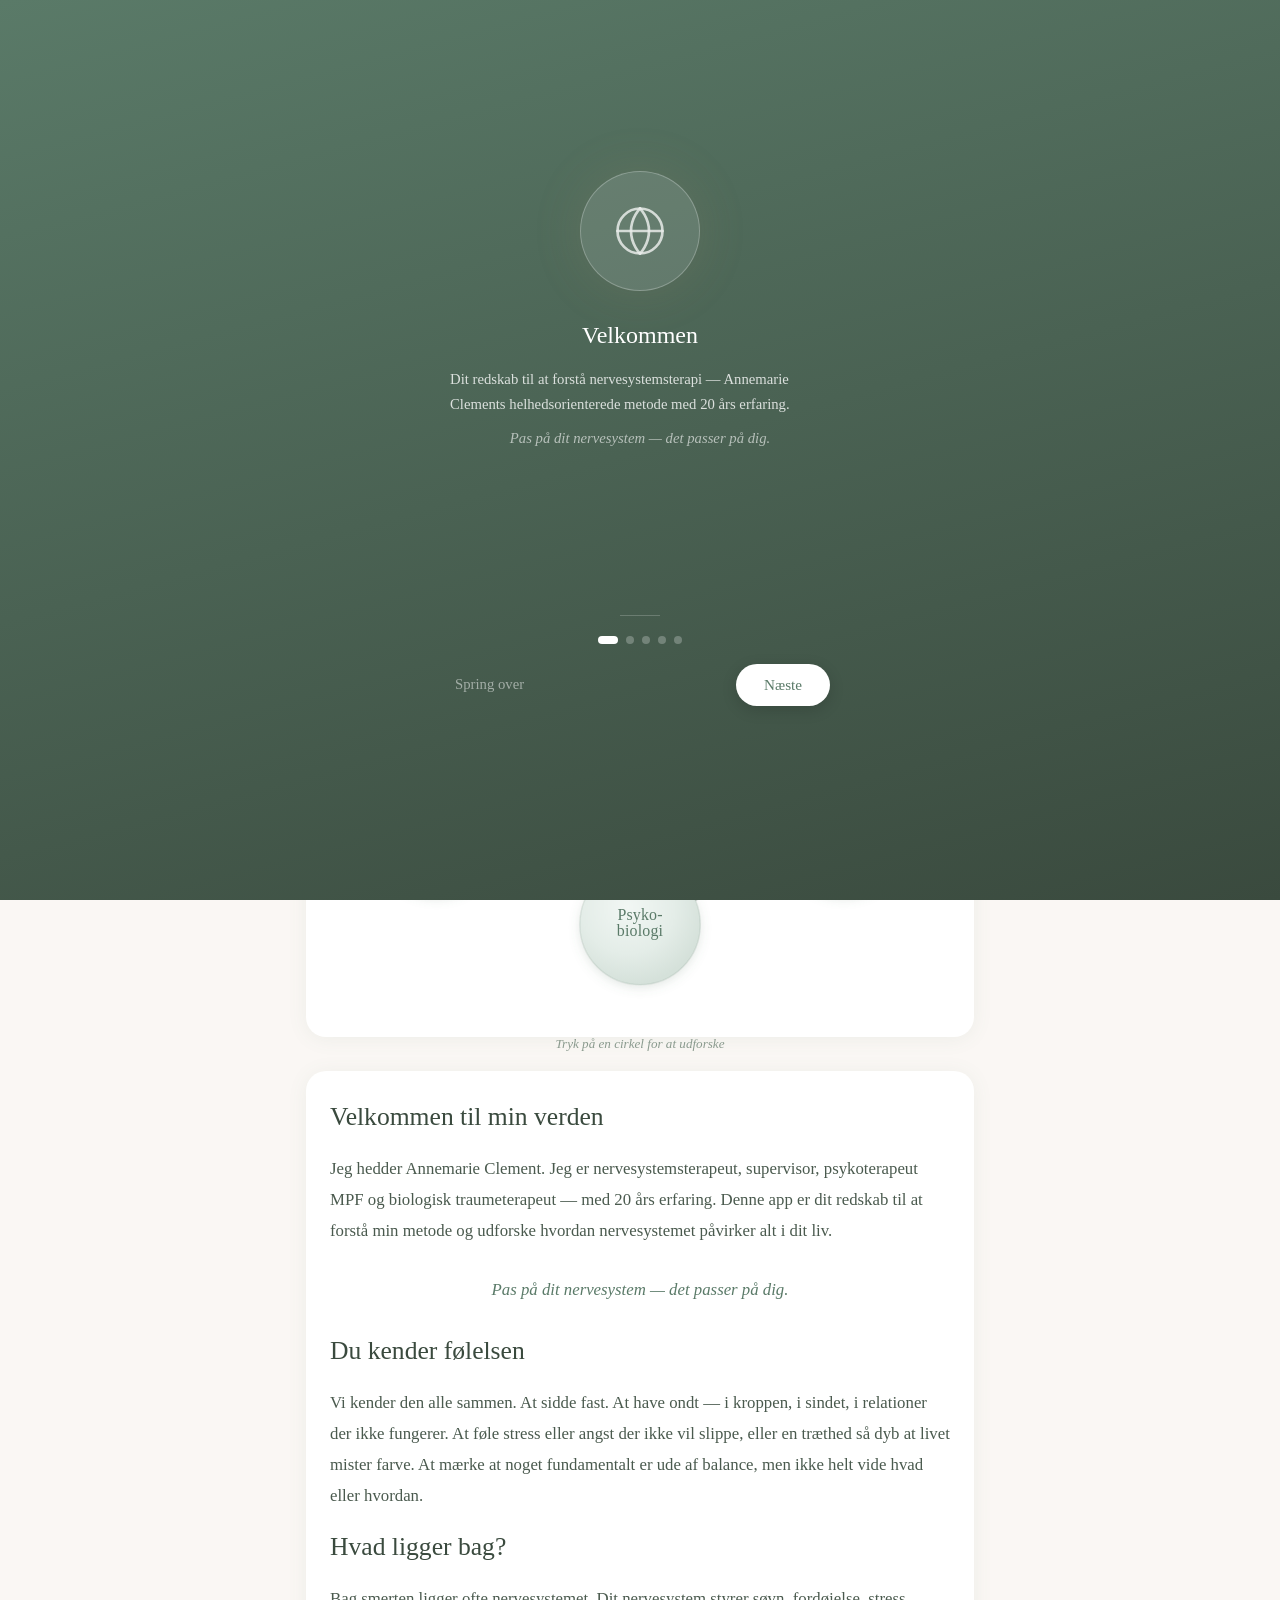
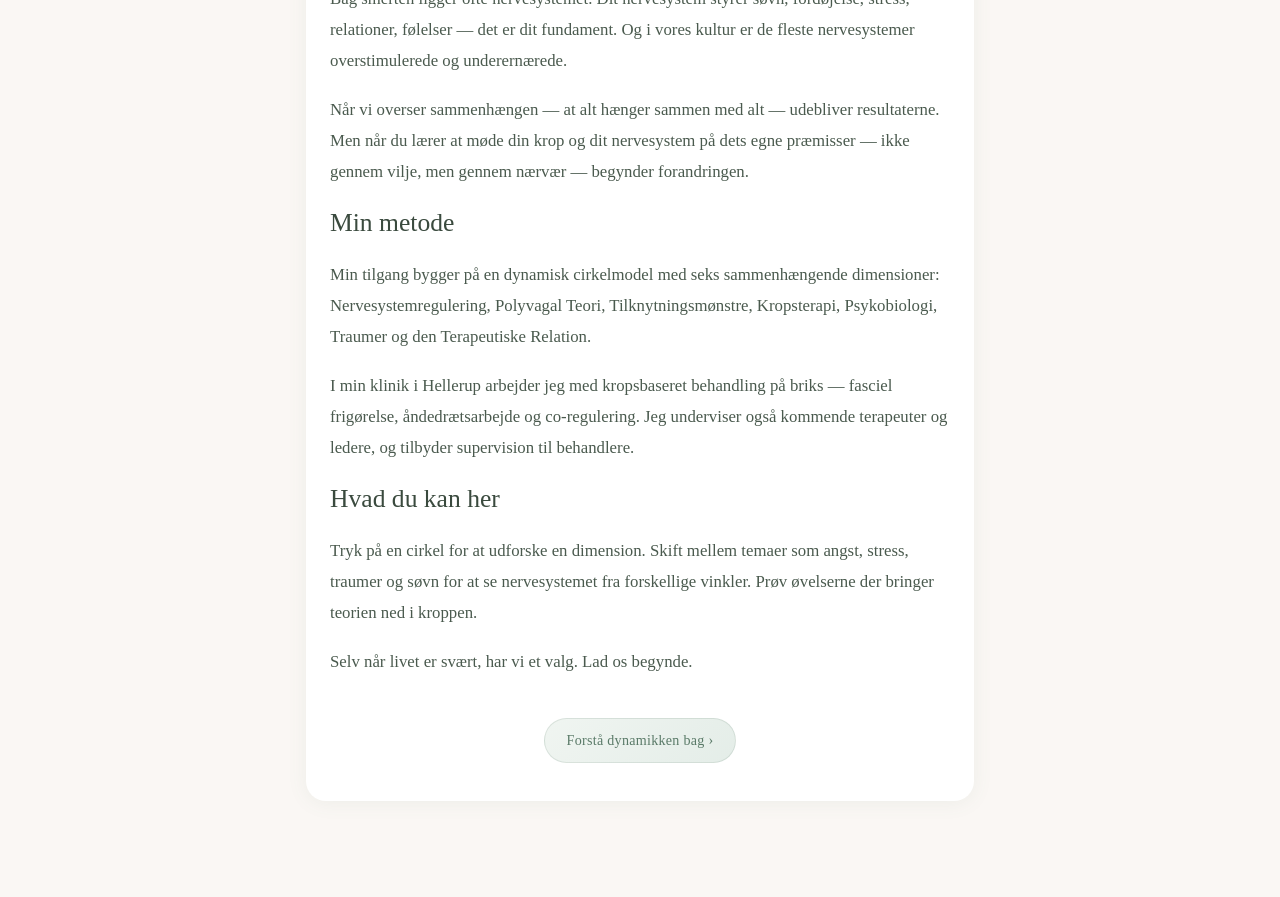
==== index.html @ f755d936 "Improve visual readability: bigger circles, larger text, darker connections - Increase all 7 front p" ====
<!DOCTYPE html>
<html lang="da">
<head>
    <meta charset="UTF-8">
    <meta name="viewport" content="width=device-width, initial-scale=1.0, maximum-scale=1.0, user-scalable=no, viewport-fit=cover">
    <meta name="apple-mobile-web-app-capable" content="yes">
    <meta name="apple-mobile-web-app-status-bar-style" content="black-translucent">
    <meta name="apple-mobile-web-app-title" content="Nervesystemsterapi">
    <meta name="mobile-web-app-capable" content="yes">
    <meta name="theme-color" content="#5a7a68">
    <title>Nervesystemsterapi - Annemarie Clement</title>
    <link rel="stylesheet" href="styles.css">
</head>
<body>

    <!-- ════ MENU OVERLAY ════ -->
    <div class="menu-overlay" id="menu-overlay">
        <div class="menu-panel">
            <div class="menu-header">
                <div class="menu-header-info">
                    <div class="menu-header-initials">AC</div>
                    <div class="menu-header-text">
                        <h2>Annemarie Clement</h2>
                        <span class="menu-header-sub">Nervesystemsterapeut</span>
                    </div>
                </div>
                <button class="menu-close" id="menu-close" aria-label="Luk menu">&times;</button>
            </div>
            <nav class="menu-nav">
                <div class="menu-section-label">Information</div>
                <a href="#" class="menu-item" data-menu="about">
                    <span class="menu-item-icon">&#9775;</span>
                    Om Annemarie
                </a>
                <a href="#" class="menu-item" data-menu="method">
                    <span class="menu-item-icon">&#9673;</span>
                    Min metode
                </a>
                <a href="#" class="menu-item" data-menu="behandling">
                    <span class="menu-item-icon">&#9829;</span>
                    Kom i behandling
                </a>
                <a href="#" class="menu-item" data-menu="supervision">
                    <span class="menu-item-icon">&#9670;</span>
                    Supervision
                </a>
                <a href="#" class="menu-item" data-menu="contact">
                    <span class="menu-item-icon">&#9993;</span>
                    Kontakt
                </a>
                <div class="menu-divider"></div>
                <div class="menu-section-label">Personligt</div>
                <a href="#" class="menu-item menu-item-gave" data-menu="gave" id="menu-gave-item" style="display:none;">
                    <span class="menu-item-icon">&#9825;</span>
                    Din gave
                </a>
                <a href="#" class="menu-item" data-menu="bookmarks">
                    <span class="menu-item-icon">&#9733;</span>
                    Gemte sider
                </a>
                <a href="#" class="menu-item" data-menu="settings">
                    <span class="menu-item-icon">&#9881;</span>
                    Indstillinger
                </a>
                <div class="menu-divider"></div>
                <div class="menu-newsletter" id="menu-newsletter">
                    <div class="menu-newsletter-label">Nyhedsbrev</div>
                    <p class="menu-newsletter-text">Tilmeld dig og modtag en personlig gave fra Annemarie.</p>
                    <form class="menu-newsletter-form" id="newsletter-form">
                        <input type="email" placeholder="Din e-mail" class="menu-newsletter-input" id="newsletter-email" required>
                        <button type="submit" class="menu-newsletter-btn">Tilmeld</button>
                    </form>
                </div>
                <div class="menu-divider"></div>
                <div class="menu-section-label">Juridisk</div>
                <a href="#" class="menu-item" data-menu="privacy">
                    <span class="menu-item-icon">&#128274;</span>
                    Privatlivspolitik
                </a>
            </nav>
        </div>
    </div>

    <!-- ════ SEARCH OVERLAY ════ -->
    <div class="search-overlay" id="search-overlay">
        <div class="search-header">
            <div class="search-input-wrap">
                <div class="search-bar">
                    <input type="text" id="search-input" placeholder="Søg i indhold..." autocomplete="off">
                    <button class="search-clear" id="search-clear" aria-label="Ryd søgning">&times;</button>
                </div>
            </div>
            <button class="search-close" id="search-close" aria-label="Luk søgning">&times;</button>
        </div>
        <div class="search-tags" id="search-tags">
            <button class="search-tag" data-search="nervesystem">Nervesystem</button>
            <button class="search-tag" data-search="angst">Angst</button>
            <button class="search-tag" data-search="stress">Stress</button>
            <button class="search-tag" data-search="traumer">Traumer</button>
            <button class="search-tag" data-search="tilknytning">Tilknytning</button>
            <button class="search-tag" data-search="søvn">Søvn</button>
            <button class="search-tag" data-search="polyvagal">Polyvagal</button>
            <button class="search-tag" data-search="kropsterapi">Kropsterapi</button>
            <button class="search-tag" data-search="regulering">Regulering</button>
            <button class="search-tag" data-search="relation">Relation</button>
        </div>
        <div class="search-results" id="search-results"></div>
    </div>

    <!-- ════ TOP BAR ════ -->
    <div class="top-bar" id="top-bar">
        <button class="nav-btn menu-btn" id="menu-btn" aria-label="Menu">
            <span></span>
            <span></span>
            <span></span>
        </button>
        <button class="nav-btn search-btn" id="search-btn" aria-label="Søg">
            <svg width="20" height="20" viewBox="0 0 24 24" fill="none" stroke="currentColor" stroke-width="2.5" stroke-linecap="round" stroke-linejoin="round">
                <circle cx="11" cy="11" r="7"/>
                <line x1="16.5" y1="16.5" x2="21" y2="21"/>
            </svg>
        </button>
    </div>

    <div class="container">
        <!-- ════ HERO SECTION ════ -->
        <header class="hero-section" id="hero-section">
            <div class="hero-inner">
                <img src="hero.PNG" alt="Annemarie Clement" class="hero-photo">
                <div class="hero-text">
                    <h1>Nervesystems-<br>terapi</h1>
                    <p class="subtitle">Forstå hvordan jeg arbejder med dit nervesystem</p>
                </div>
            </div>
        </header>

        <!-- ════ ROLLE BAR ════ -->
        <div class="rolle-bar" id="rolle-bar">
            <div class="rolle-pills">
                <button class="rolle-pill active" data-mode="klient">Til klienter</button>
                <button class="rolle-pill" data-mode="fagfolk">Til fagfolk</button>
            </div>
        </div>

        <!-- ════ MAIN CONTENT ════ -->
        <div class="main-content">
            <!-- Hidden top-circles for backwards compatibility -->
            <div class="top-circles">
                <div class="top-circle active" data-mode="klient"><span>Til<br>klienter</span></div>
                <div class="top-circle" data-mode="fagfolk"><span>Til<br>fagfolk</span></div>
                <div class="top-circle theme-selector" id="theme-selector">
                    <span id="theme-label">Vælg<br>tema</span>
                    <div class="theme-dropdown" id="theme-dropdown">
                        <div class="theme-option" data-theme="general">Generelt</div>
                        <div class="theme-option" data-theme="angst">Angst</div>
                        <div class="theme-option" data-theme="tilknytning">Tilknytning</div>
                        <div class="theme-option" data-theme="stress">Stress</div>
                        <div class="theme-option" data-theme="traumer">Traumer</div>
                        <div class="theme-option" data-theme="sovn">Søvn</div>
                    </div>
                </div>
                <div class="top-circle theme-selector" id="education-selector">
                    <span id="education-label">Uddan-<br>nelser</span>
                    <div class="theme-dropdown" id="education-dropdown">
                        <div class="education-option" data-education="nervesystemsterapeut">Nervesystem-<br>sterapeut</div>
                        <div class="education-option" data-education="teachertraining">Teacher<br>Training</div>
                        <div class="education-option" data-education="tilknytningsspeciale">Tilknytnings-<br>speciale</div>
                    </div>
                </div>
                <div class="top-circle theme-selector" id="exercises-btn">
                    <span id="exercises-label">Prøv<br>øvelser</span>
                    <div class="theme-dropdown" id="exercises-dropdown">
                        <div class="exercise-option" data-exercise="0">Find ro i nervesystemet</div>
                        <div class="exercise-option" data-exercise="1">Mærk din sikre tilstand</div>
                        <div class="exercise-option" data-exercise="2">Vagus-aktivering gennem åndedræt</div>
                        <div class="exercise-option" data-exercise="3">Selvafgrænsning - mærk dit rum</div>
                        <div class="exercise-option" data-exercise="4">Body scan - lyt til kroppen</div>
                    </div>
                </div>
            </div>

            <!-- Section label -->
            <div class="section-divider">
                <span class="section-label">Cirkelmodellen</span>
                <div class="section-divider-line"></div>
            </div>

            <div class="svg-container">
                <svg id="nervesystem-model" width="700" height="700" viewBox="0 0 700 700">
                    <defs>
                        <radialGradient id="outerGrad" cx="40%" cy="35%" r="65%">
                            <stop offset="0%" stop-color="#f2f7f4"/>
                            <stop offset="60%" stop-color="#e4ede8"/>
                            <stop offset="100%" stop-color="#d5e1da"/>
                        </radialGradient>
                        <radialGradient id="centerGrad" cx="40%" cy="35%" r="65%">
                            <stop offset="0%" stop-color="#6d917d"/>
                            <stop offset="100%" stop-color="#4a6656"/>
                        </radialGradient>
                        <radialGradient id="outerHoverGrad" cx="40%" cy="35%" r="65%">
                            <stop offset="0%" stop-color="#e8f0ec"/>
                            <stop offset="100%" stop-color="#c5d8cc"/>
                        </radialGradient>
                        <filter id="circleShadow" x="-20%" y="-20%" width="140%" height="140%">
                            <feDropShadow dx="0" dy="3" stdDeviation="6" flood-color="rgba(90,122,104,0.18)"/>
                        </filter>
                        <filter id="centerShadow" x="-20%" y="-20%" width="140%" height="140%">
                            <feDropShadow dx="0" dy="4" stdDeviation="10" flood-color="rgba(58,74,62,0.3)"/>
                        </filter>
                    </defs>
                    <g id="connections">
                        <line class="connection" data-from="nervesystem" data-to="polyvagal" x1="350" y1="350" x2="350" y2="100" stroke-dasharray="5 5"/>
                        <line class="connection" data-from="nervesystem" data-to="tilknytning" x1="350" y1="350" x2="580" y2="200" stroke-dasharray="5 5"/>
                        <line class="connection" data-from="nervesystem" data-to="kropsterapi" x1="350" y1="350" x2="580" y2="500" stroke-dasharray="5 5"/>
                        <line class="connection" data-from="nervesystem" data-to="psykobiologi" x1="350" y1="350" x2="350" y2="600" stroke-dasharray="5 5"/>
                        <line class="connection" data-from="nervesystem" data-to="traumer" x1="350" y1="350" x2="120" y2="500" stroke-dasharray="5 5"/>
                        <line class="connection" data-from="nervesystem" data-to="relation" x1="350" y1="350" x2="120" y2="200" stroke-dasharray="5 5"/>
                        <line class="connection" data-from="polyvagal" data-to="tilknytning" x1="350" y1="100" x2="580" y2="200" stroke-dasharray="5 5"/>
                        <line class="connection" data-from="tilknytning" data-to="kropsterapi" x1="580" y1="200" x2="580" y2="500" stroke-dasharray="5 5"/>
                        <line class="connection" data-from="kropsterapi" data-to="psykobiologi" x1="580" y1="500" x2="350" y2="600" stroke-dasharray="5 5"/>
                        <line class="connection" data-from="psykobiologi" data-to="traumer" x1="350" y1="600" x2="120" y2="500" stroke-dasharray="5 5"/>
                        <line class="connection" data-from="traumer" data-to="relation" x1="120" y1="500" x2="120" y2="200" stroke-dasharray="5 5"/>
                        <line class="connection" data-from="relation" data-to="polyvagal" x1="120" y1="200" x2="350" y2="100" stroke-dasharray="5 5"/>
                        <line class="connection" data-from="polyvagal" data-to="kropsterapi" x1="350" y1="100" x2="580" y2="500" stroke-dasharray="5 5"/>
                        <line class="connection" data-from="polyvagal" data-to="traumer" x1="350" y1="100" x2="120" y2="500" stroke-dasharray="5 5"/>
                        <line class="connection" data-from="tilknytning" data-to="psykobiologi" x1="580" y1="200" x2="350" y2="600" stroke-dasharray="5 5"/>
                        <line class="connection" data-from="tilknytning" data-to="relation" x1="580" y1="200" x2="120" y2="200" stroke-dasharray="5 5"/>
                        <line class="connection" data-from="kropsterapi" data-to="traumer" x1="580" y1="500" x2="120" y2="500" stroke-dasharray="5 5"/>
                        <line class="connection" data-from="psykobiologi" data-to="relation" x1="350" y1="600" x2="120" y2="200" stroke-dasharray="5 5"/>
                    </g>

                    <g id="circles">
                        <circle class="circle center-circle" data-id="nervesystem" cx="350" cy="350" r="81"/>
                        <text class="circle-text center-text" x="350" y="345">Nervesystem-</text>
                        <text class="circle-text center-text" x="350" y="365">regulering</text>

                        <circle class="circle outer-circle" data-id="polyvagal" cx="350" cy="100" r="68"/>
                        <text class="circle-text outer-text" data-circle="polyvagal" x="350" y="95">Polyvagal</text>
                        <text class="circle-text outer-text" data-circle="polyvagal" x="350" y="113">teori</text>

                        <circle class="circle outer-circle" data-id="tilknytning" cx="580" cy="200" r="68"/>
                        <text class="circle-text outer-text" data-circle="tilknytning" x="580" y="195">Tilknytnings-</text>
                        <text class="circle-text outer-text" data-circle="tilknytning" x="580" y="213">mønstre</text>

                        <circle class="circle outer-circle" data-id="kropsterapi" cx="580" cy="500" r="68"/>
                        <text class="circle-text outer-text" data-circle="kropsterapi" x="580" y="495">Kropsterapi &</text>
                        <text class="circle-text outer-text" data-circle="kropsterapi" x="580" y="513">Behandling</text>

                        <circle class="circle outer-circle" data-id="psykobiologi" cx="350" cy="600" r="68"/>
                        <text class="circle-text outer-text" data-circle="psykobiologi" x="350" y="595">Psyko-</text>
                        <text class="circle-text outer-text" data-circle="psykobiologi" x="350" y="613">biologi</text>

                        <circle class="circle outer-circle" data-id="traumer" cx="120" cy="500" r="68"/>
                        <text class="circle-text outer-text" data-circle="traumer" x="120" y="495">Traumer &</text>
                        <text class="circle-text outer-text" data-circle="traumer" x="120" y="513">Dissociation</text>

                        <circle class="circle outer-circle" data-id="relation" cx="120" cy="200" r="68"/>
                        <text class="circle-text outer-text" data-circle="relation" x="120" y="195">Terapeutisk</text>
                        <text class="circle-text outer-text" data-circle="relation" x="120" y="213">Relation</text>
                    </g>
                </svg>
            </div>

            <p class="cirkel-hint">Tryk på en cirkel for at udforske</p>

            <div class="info-panel" id="info-panel">
                <div id="info-content">
                    <!-- Content loaded by JS -->
                </div>
            </div>
        </div>
    </div>

    <!-- Dropdown panels removed — Temaer/Uddannelser now use full-page card views -->

    <!-- ════ BOTTOM NAVIGATION ════ -->
    <nav class="bottom-nav" id="bottom-nav">
        <button class="bottom-nav-item active" data-nav="hjem">
            <span class="bottom-nav-icon">
                <svg viewBox="0 0 24 24"><path d="M3 9l9-7 9 7v11a2 2 0 0 1-2 2H5a2 2 0 0 1-2-2z"/><polyline points="9 22 9 12 15 12 15 22"/></svg>
            </span>
            <span class="bottom-nav-label">Hjem</span>
        </button>
        <button class="bottom-nav-item" data-nav="temaer">
            <span class="bottom-nav-icon">
                <svg viewBox="0 0 24 24"><circle cx="12" cy="12" r="10"/><path d="M12 2a15.3 15.3 0 0 1 4 10 15.3 15.3 0 0 1-4 10 15.3 15.3 0 0 1-4-10 15.3 15.3 0 0 1 4-10z"/></svg>
            </span>
            <span class="bottom-nav-label">Temaer</span>
        </button>
        <button class="bottom-nav-item" data-nav="uddannelser">
            <span class="bottom-nav-icon">
                <svg viewBox="0 0 24 24"><path d="M2 3h6a4 4 0 0 1 4 4v14a3 3 0 0 0-3-3H2z"/><path d="M22 3h-6a4 4 0 0 0-4 4v14a3 3 0 0 1 3-3h7z"/></svg>
            </span>
            <span class="bottom-nav-label">Uddannelser</span>
        </button>
        <button class="bottom-nav-item" data-nav="oevelser">
            <span class="bottom-nav-icon">
                <svg viewBox="0 0 24 24"><path d="M18 8A6 6 0 0 0 6 8c0 7-3 9-3 9h18s-3-2-3-9"/><path d="M13.73 21a2 2 0 0 1-3.46 0"/></svg>
            </span>
            <span class="bottom-nav-label">Øvelser</span>
        </button>
    </nav>

    <!-- ════ ONBOARDING ════ -->
    <div class="onboarding-overlay" id="onboarding-overlay">
        <div class="onboarding-card">
            <div class="onboarding-medallion">
                <svg width="54" height="54" viewBox="0 0 24 24" fill="none" stroke="rgba(255,255,255,0.85)" stroke-width="1.2" stroke-linecap="round" stroke-linejoin="round">
                    <circle cx="12" cy="12" r="10"/>
                    <path d="M12 2C12 2 8 6 8 12s4 10 4 10"/>
                    <path d="M12 2c0 0 4 4 4 10s-4 10-4 10"/>
                    <line x1="2" y1="12" x2="22" y2="12"/>
                </svg>
            </div>
            <div class="onboarding-steps">
                <div class="onboarding-step active" data-step="0">
                    <h2>Velkommen</h2>
                    <p>Dit redskab til at forstå nervesystemsterapi — Annemarie Clements helhedsorienterede metode med 20 års erfaring.</p>
                    <p class="onboarding-hint">Pas på dit nervesystem — det passer på dig.</p>
                </div>
                <div class="onboarding-step" data-step="1">
                    <div class="onboarding-icon">
                        <div class="onboarding-circles-demo">
                            <div class="demo-circle demo-klient">Til<br>klienter</div>
                            <div class="demo-circle demo-fagfolk">Til<br>fagfolk</div>
                        </div>
                    </div>
                    <h2>To perspektiver</h2>
                    <p><strong>Til klienter</strong> — varm og personlig forklaring med grøn/gul/rød-sprog du kan mærke.</p>
                    <p><strong>Til fagfolk</strong> — klinisk dybde med videnskabelig forankring og fagterminologi.</p>
                    <p class="onboarding-hint">Skift frit mellem de to perspektiver.</p>
                </div>
                <div class="onboarding-step" data-step="2">
                    <div class="onboarding-icon">
                        <div class="onboarding-circles-demo">
                            <div class="demo-circle demo-theme">Temaer</div>
                            <div class="demo-circle demo-edu">Uddan-<br>nelser</div>
                            <div class="demo-circle demo-exercise">Øvelser</div>
                        </div>
                    </div>
                    <h2>Udforsk indholdet</h2>
                    <p><strong>Temaer</strong> — se nervesystemet fra vinkler som angst, stress, traumer eller søvn.</p>
                    <p><strong>Uddannelser</strong> — tre uddannelsesspor med priser og praktisk info.</p>
                    <p><strong>Øvelser</strong> — guidede øvelser, refleksioner og personlig proces-tracking.</p>
                </div>
                <div class="onboarding-step" data-step="3">
                    <div class="onboarding-icon">
                        <div class="onboarding-nav-demo">
                            <div class="demo-hamburger"><span></span><span></span><span></span></div>
                            <div class="demo-search">
                                <svg width="22" height="22" viewBox="0 0 24 24" fill="none" stroke="#fff" stroke-width="2.5" stroke-linecap="round" stroke-linejoin="round"><circle cx="11" cy="11" r="7"/><line x1="16.5" y1="16.5" x2="21" y2="21"/></svg>
                            </div>
                        </div>
                    </div>
                    <h2>Menu & søgning</h2>
                    <p>I <strong>menuen</strong> finder du Om Annemarie, behandling, supervision og kontaktinfo.</p>
                    <p>Brug <strong>søgningen</strong> til hurtigt at finde indhold på tværs af alle temaer.</p>
                </div>
                <div class="onboarding-step" data-step="4">
                    <div class="onboarding-icon">
                        <div class="onboarding-tap-demo">
                            <svg width="44" height="44" viewBox="0 0 24 24" fill="none" stroke="#fff" stroke-width="1.5" stroke-linecap="round" stroke-linejoin="round">
                                <path d="M12 2a4 4 0 0 0-4 4v6a4 4 0 0 0 8 0V6a4 4 0 0 0-4-4z"/>
                                <path d="M12 18v4"/>
                                <path d="M8 22h8"/>
                            </svg>
                        </div>
                    </div>
                    <h2>Tryk og udforsk</h2>
                    <p>Tryk på en <strong>cirkel</strong> for at læse om den dimension. Tryk på <strong>stregerne</strong> mellem cirkler for at se dynamiske sammenhænge.</p>
                    <p class="onboarding-hint">Alt hænger sammen med alt — det er kernen i nervesystemsterapi.</p>
                </div>
            </div>
            <div class="onboarding-divider"></div>
            <div class="onboarding-dots" id="onboarding-dots">
                <span class="onboarding-dot active" data-dot="0"></span>
                <span class="onboarding-dot" data-dot="1"></span>
                <span class="onboarding-dot" data-dot="2"></span>
                <span class="onboarding-dot" data-dot="3"></span>
                <span class="onboarding-dot" data-dot="4"></span>
            </div>
            <div class="onboarding-actions">
                <button class="onboarding-skip" id="onboarding-skip">Spring over</button>
                <button class="onboarding-next" id="onboarding-next">Næste</button>
            </div>
        </div>
    </div>

    <script src="fordybelse-data.js"></script>
    <script src="script.js"></script>
</body>
</html>
---- styles.css ----
/* ═══════════════════════════════════════════
   Nervesystemsterapi — Premium Styles
   ═══════════════════════════════════════════ */

:root {
    --primary: #5a7a68;
    --primary-light: #7B9E89;
    --primary-dark: #3a4a3e;
    --primary-pale: #e8f0ec;
    --accent: #b8956a;
    --accent-light: #d4b898;
    --bg: #FAF7F4;
    --bg-warm: #f5f0eb;
    --text: #3a4a3e;
    --text-light: #4a5a4e;
    --text-muted: #8a9a8e;
    --white: #ffffff;
    --border: rgba(90, 122, 104, 0.1);
    --shadow: 0 2px 20px rgba(90, 122, 104, 0.08);
    --shadow-hover: 0 8px 30px rgba(90, 122, 104, 0.15);
    --shadow-lg: 0 12px 40px rgba(90, 122, 104, 0.12);
    --radius: 20px;
    --radius-sm: 12px;
    --transition: 0.3s ease;
    --nav-height: 72px;
}

* {
    margin: 0;
    padding: 0;
    box-sizing: border-box;
}

html {
    scroll-behavior: smooth;
}

body {
    font-family: 'Georgia', 'Times New Roman', serif;
    background: var(--bg);
    color: var(--text);
    min-height: 100vh;
    padding: 0;
    padding-bottom: calc(var(--nav-height) + env(safe-area-inset-bottom, 0px));
    line-height: 1.7;
    overflow-x: hidden;
}

.container {
    max-width: 700px;
    margin: 0 auto;
}

/* ═══ HERO SECTION ═══ */
.hero-section {
    background: linear-gradient(135deg, var(--primary) 0%, var(--primary-light) 100%);
    color: var(--white);
    padding: 48px 24px 36px;
    padding-top: calc(env(safe-area-inset-top, 20px) + 56px);
}

.hero-inner {
    max-width: 700px;
    margin: 0 auto;
    display: flex;
    flex-direction: column;
    gap: 20px;
}

.hero-photo {
    width: 100%;
    border-radius: var(--radius);
    object-fit: cover;
    border: 3px solid rgba(255,255,255,0.15);
    box-shadow: 0 4px 30px rgba(0,0,0,0.15);
}

.hero-text {
    text-align: center;
}

.hero-text h1 {
    font-family: 'Georgia', serif;
    font-size: 1.9rem;
    color: var(--white);
    font-weight: 400;
    margin-bottom: 6px;
    line-height: 1.2;
}

.hero-text .subtitle {
    font-family: 'Georgia', serif;
    font-size: 0.95rem;
    color: rgba(255,255,255,0.75);
    font-style: italic;
}

/* ═══ TOP BAR (hamburger + search) ═══ */
.top-bar {
    position: absolute;
    top: 0;
    left: 0;
    right: 0;
    z-index: 110;
    display: flex;
    justify-content: space-between;
    align-items: center;
    padding: 12px 20px;
    padding-top: calc(env(safe-area-inset-top, 0px) + 12px);
    pointer-events: none;
    max-width: 700px;
    margin: 0 auto;
}

.nav-btn {
    pointer-events: auto;
    width: 36px;
    height: 36px;
    background: none;
    border: none;
    cursor: pointer;
    display: flex;
    align-items: center;
    justify-content: center;
    padding: 0;
    z-index: 2000;
    transition: opacity var(--transition);
}

.nav-btn:hover {
    opacity: 0.6;
}

.menu-btn {
    flex-direction: column;
    gap: 5px;
}

.menu-btn span {
    display: block;
    width: 22px;
    height: 1.5px;
    background: var(--white);
    border-radius: 1px;
    transition: background var(--transition);
}

.search-btn svg {
    stroke: var(--white);
    transition: stroke var(--transition);
}

/* When NOT on hero (scrolled down), darken icons */
body.scrolled-past-hero .menu-btn span {
    background: var(--primary);
}

body.scrolled-past-hero .search-btn svg {
    stroke: var(--primary);
}

/* ═══ ROLLE BAR (perspektiv-skift) ═══ */
.rolle-bar {
    display: flex;
    align-items: center;
    justify-content: center;
    gap: 12px;
    padding: 14px 24px;
    max-width: 700px;
    margin: 0 auto;
    border-bottom: 1px solid var(--border);
}

.rolle-label {
    font-family: 'Georgia', serif;
    font-size: 0.88rem;
    color: var(--text-muted);
}

.rolle-label strong {
    color: var(--primary);
}

.rolle-pills {
    display: flex;
    gap: 8px;
}

.rolle-pill {
    font-family: 'Georgia', serif;
    font-size: 0.82rem;
    padding: 6px 16px;
    border-radius: 20px;
    border: 1.5px solid var(--primary);
    background: none;
    color: var(--primary);
    cursor: pointer;
    transition: all var(--transition);
}

.rolle-pill.active {
    background: var(--primary);
    color: var(--white);
}

.rolle-pill:hover:not(.active) {
    background: var(--primary-pale);
}

/* ═══ SECTION HEADERS ═══ */
.section-label {
    font-family: 'Georgia', serif;
    font-size: 0.72rem;
    color: var(--text-muted);
    text-transform: uppercase;
    letter-spacing: 0.1em;
    font-weight: 600;
}

.section-divider {
    display: flex;
    align-items: center;
    gap: 16px;
    margin: 24px 24px 16px;
}

.section-divider .section-label {
    white-space: nowrap;
}

.section-divider-line {
    flex: 1;
    height: 1px;
    background: linear-gradient(90deg, transparent, var(--border), transparent);
}

/* ═══ CIRKEL MODEL ═══ */
.svg-container {
    background: var(--white);
    border-radius: var(--radius);
    padding: 24px;
    margin: 0 16px;
    box-shadow: var(--shadow);
    display: flex;
    justify-content: center;
    align-items: center;
    transition: box-shadow var(--transition);
}

.svg-container:hover {
    box-shadow: var(--shadow-hover);
}

#nervesystem-model {
    max-width: 100%;
    height: auto;
}

.cirkel-hint {
    text-align: center;
    color: var(--text-muted);
    font-size: 0.82rem;
    font-style: italic;
    margin: -4px 0 0;
    padding: 0 24px;
}

/* ═══ INFO PANEL ═══ */
.info-panel {
    background: var(--white);
    border-radius: var(--radius);
    padding: 28px 24px;
    margin: 16px 16px 24px;
    box-shadow: var(--shadow);
    transition: box-shadow var(--transition);
}

.info-panel:hover {
    box-shadow: var(--shadow-hover);
}

#info-content {
    transition: opacity 0.15s ease;
}

#info-content h2 {
    font-family: 'Georgia', serif;
    font-size: 1.6rem;
    color: var(--text);
    margin-bottom: 18px;
    font-weight: 400;
    line-height: 1.4;
}

#info-content h3 {
    font-family: 'Georgia', serif;
    font-size: 1.3rem;
    color: var(--primary);
    margin-top: 28px;
    margin-bottom: 12px;
    font-weight: 500;
    line-height: 1.4;
}

#info-content p {
    font-family: 'Georgia', serif;
    font-size: 1.05rem;
    line-height: 1.85;
    color: var(--text-light);
    margin-bottom: 18px;
}

#info-content ul {
    font-family: 'Georgia', serif;
    margin-left: 25px;
    margin-bottom: 18px;
}

#info-content li {
    font-family: 'Georgia', serif;
    font-size: 1.05rem;
    line-height: 1.85;
    color: var(--text-light);
    margin-bottom: 10px;
}

#info-content strong {
    color: var(--text);
    font-weight: 600;
}

/* ═══ TABS (Overblik / Fordybelse / Forbindelser) ═══ */
.content-tabs {
    display: flex;
    justify-content: center;
    gap: 0;
    max-width: 420px;
    margin: 0 auto 24px;
    border-bottom: 2px solid var(--border);
}

.content-tab {
    flex: 1;
    padding: 12px 16px;
    border: none;
    background: none;
    font-family: 'Georgia', serif;
    font-size: 0.9rem;
    color: var(--text-muted);
    cursor: pointer;
    transition: color var(--transition);
    position: relative;
}

.content-tab::after {
    content: '';
    position: absolute;
    bottom: -2px;
    left: 0;
    right: 0;
    height: 2px;
    background: var(--primary);
    transform: scaleX(0);
    transition: transform 0.25s ease;
}

.content-tab:hover {
    color: var(--primary-light);
}

.content-tab.active {
    color: var(--primary);
}

.content-tab.active::after {
    transform: scaleX(1);
}

.tab-panel {
    display: none;
    animation: tabFadeIn 0.3s ease;
}

.tab-panel.active {
    display: block;
}

@keyframes tabFadeIn {
    from { opacity: 0; transform: translateY(6px); }
    to { opacity: 1; transform: translateY(0); }
}

/* ═══ ØVELSER ═══ */
/* ── Filter pills ── */
.oevelser-filter {
    display: flex;
    gap: 8px;
    margin-bottom: 20px;
    overflow-x: auto;
    -webkit-overflow-scrolling: touch;
    scrollbar-width: none;
    padding-bottom: 4px;
}
.oevelser-filter::-webkit-scrollbar { display: none; }

.oevelser-filter-btn {
    background: white;
    border: 1.5px solid var(--border);
    border-radius: 20px;
    padding: 7px 18px;
    font-family: Georgia, serif;
    font-size: 0.85rem;
    color: var(--text-light);
    cursor: pointer;
    transition: all 0.25s ease;
    white-space: nowrap;
    flex-shrink: 0;
}
.oevelser-filter-btn:hover {
    border-color: var(--primary);
    color: var(--primary);
}
.oevelser-filter-btn.active {
    background: var(--primary);
    border-color: var(--primary);
    color: white;
}

/* ── Exercise grid ── */
.oevelser-grid {
    display: flex;
    flex-direction: column;
    gap: 14px;
}

/* ── Exercise card ── */
.exercise-card {
    background: white;
    border-radius: var(--radius);
    padding: 0;
    box-shadow: var(--shadow);
    cursor: pointer;
    transition: all 0.3s ease;
    overflow: hidden;
    border-left: 4px solid transparent;
}
.exercise-card[data-kategori="regulering"] { border-left-color: var(--primary); }
.exercise-card[data-kategori="aandedraet"] { border-left-color: #c4a67a; }
.exercise-card[data-kategori="krop"] { border-left-color: var(--primary-light); }

.exercise-card-inner {
    padding: 22px 24px;
}

.exercise-card:hover {
    box-shadow: var(--shadow-hover);
    transform: translateY(-1px);
}
.exercise-card.expanded {
    box-shadow: var(--shadow-lg);
}

.exercise-card-top {
    display: flex;
    align-items: flex-start;
    justify-content: space-between;
    gap: 12px;
}

.exercise-card h3 {
    font-family: 'Georgia', serif;
    font-size: 1.05rem;
    color: var(--primary);
    margin-top: 0;
    margin-bottom: 6px;
    font-weight: 600;
    line-height: 1.4;
}

.exercise-tid-badge {
    flex-shrink: 0;
    background: var(--bg);
    padding: 3px 10px;
    border-radius: 10px;
    font-size: 0.78rem;
    color: var(--primary);
    font-weight: 600;
}

/* Intro hidden by default, shown on expand */
.exercise-intro {
    font-family: 'Georgia', serif;
    font-size: 0.92rem;
    line-height: 1.7;
    color: var(--text-light);
    margin-bottom: 16px;
    display: none;
}
.exercise-card.expanded .exercise-intro {
    display: block;
    animation: fadeIn 0.3s ease;
}

/* Steps hidden by default */
.exercise-steps {
    list-style: none;
    padding: 0;
    margin: 0;
    display: none;
}
.exercise-card.expanded .exercise-steps {
    display: block;
    animation: fadeIn 0.3s ease;
}

.exercise-steps li {
    padding: 12px 0 12px 44px;
    position: relative;
    color: var(--text-light);
    line-height: 1.6;
    font-family: Georgia, serif;
    font-size: 0.92rem;
    border-left: 2px solid var(--primary-pale);
    margin-left: 14px;
}
.exercise-steps li:last-child {
    border-left-color: transparent;
}

.exercise-steps li::before {
    content: attr(data-step);
    position: absolute;
    left: -15px;
    top: 10px;
    width: 28px;
    height: 28px;
    border-radius: 50%;
    background: var(--primary-light);
    color: white;
    font-size: 0.78rem;
    display: flex;
    align-items: center;
    justify-content: center;
    font-weight: 600;
}

/* Guided step mode */
.exercise-steps.guided li {
    opacity: 0.3;
    transition: opacity 0.3s ease;
}
.exercise-steps.guided li.step-active {
    opacity: 1;
}
.exercise-steps.guided li.step-done {
    opacity: 0.55;
}
.exercise-steps.guided li.step-done::before {
    content: '\2713';
    background: var(--primary);
}

/* Refleksion after exercise */
.exercise-refleksion {
    display: none;
    margin-top: 16px;
    padding: 16px 18px;
    background: var(--primary-pale);
    border-radius: 10px;
    border-left: 3px solid var(--primary-light);
}
.exercise-card.expanded .exercise-refleksion {
    display: block;
    animation: fadeIn 0.3s ease;
}
.exercise-refleksion-header {
    font-family: Georgia, serif;
    font-size: 0.78rem;
    font-weight: 600;
    color: var(--primary);
    margin-bottom: 6px;
    text-transform: uppercase;
    letter-spacing: 0.04em;
}
.exercise-refleksion-tekst {
    font-size: 0.9rem;
    font-family: Georgia, serif;
    color: var(--text);
    line-height: 1.6;
    font-style: italic;
    margin: 0;
}

/* Guide controls */
.exercise-guide-controls {
    display: none;
    padding: 16px 0 4px;
    gap: 10px;
    align-items: center;
}
.exercise-card.expanded .exercise-guide-controls {
    display: flex;
}

.exercise-guide-btn {
    background: none;
    border: 1.5px solid var(--primary);
    color: var(--primary);
    border-radius: 20px;
    padding: 8px 20px;
    font-family: Georgia, serif;
    font-size: 0.85rem;
    cursor: pointer;
    transition: all var(--transition);
}
.exercise-guide-btn:hover {
    background: var(--primary-pale);
}

.exercise-guide-next {
    background: var(--primary) !important;
    border-color: var(--primary) !important;
    color: white !important;
}
.exercise-guide-next:hover {
    background: var(--primary-light) !important;
}

.exercise-guide-progress {
    flex: 1;
    height: 3px;
    background: var(--border);
    border-radius: 2px;
    overflow: hidden;
}
.exercise-guide-progress-bar {
    height: 100%;
    background: var(--primary);
    border-radius: 2px;
    transition: width 0.3s ease;
    width: 0%;
}

/* Toggle button */
.exercise-toggle {
    color: var(--primary);
    font-size: 0.88rem;
    cursor: pointer;
    border: none;
    background: none;
    font-family: Georgia, serif;
    padding: 0;
    margin-top: 8px;
    transition: var(--transition);
}
.exercise-toggle:hover {
    color: var(--primary-light);
}

@keyframes fadeIn {
    from { opacity: 0; transform: translateY(-4px); }
    to { opacity: 1; transform: translateY(0); }
}

/* ── Section labels & dividers ── */
.oevelser-section-label {
    display: flex;
    align-items: center;
    justify-content: center;
    gap: 10px;
    margin: 0 0 14px;
    font-family: Georgia, serif;
    font-size: 0.82rem;
    font-weight: 600;
    color: var(--primary);
    text-transform: uppercase;
    letter-spacing: 0.06em;
}
.oevelser-section-icon {
    font-size: 1rem;
    color: var(--primary-light);
}
.oevelser-section-intro {
    font-family: Georgia, serif;
    font-size: 0.92rem;
    color: var(--text-light);
    line-height: 1.7;
    margin-bottom: 18px;
    font-style: italic;
    text-align: center;
}
.oevelser-divider {
    height: 1px;
    background: var(--border);
    margin: 44px 0 40px;
}

/* ── Refleksion cards ── */
.refleksioner-grid {
    display: flex;
    flex-direction: column;
    gap: 14px;
}

.refleksion-card {
    background: white;
    border-radius: var(--radius);
    padding: 20px 22px;
    box-shadow: var(--shadow);
    cursor: pointer;
    transition: all 0.3s ease;
    border-left: 4px solid var(--primary-light);
}
.refleksion-card-sage { border-left-color: var(--primary); }
.refleksion-card-amber { border-left-color: #c4a67a; }
.refleksion-card-rose { border-left-color: #b07d7d; }
.refleksion-card-primary { border-left-color: var(--primary); }
.refleksion-card-accent { border-left-color: var(--primary-light); }

.refleksion-card:hover {
    box-shadow: var(--shadow-hover);
    transform: translateY(-1px);
}

.refleksion-card-header {
    display: flex;
    align-items: center;
    gap: 10px;
    margin-bottom: 10px;
}
.refleksion-card-ikon {
    font-size: 1.2rem;
    color: var(--primary-light);
}
.refleksion-card-titel {
    font-family: Georgia, serif;
    font-size: 1.05rem;
    color: var(--primary);
    font-weight: 600;
    margin: 0;
}

.refleksion-card-spoergsmaal {
    font-family: Georgia, serif;
    font-size: 0.95rem;
    color: var(--text);
    line-height: 1.65;
    font-style: italic;
    margin: 0;
}

.refleksion-card-body {
    display: none;
    margin-top: 14px;
}
.refleksion-card.active .refleksion-card-body {
    display: block;
    animation: fadeIn 0.3s ease;
}
.refleksion-card-uddybning {
    font-family: Georgia, serif;
    font-size: 0.9rem;
    color: var(--text-light);
    line-height: 1.65;
    margin-bottom: 14px;
}
.refleksion-card-input {
    width: 100%;
    border: 1.5px solid var(--border);
    border-radius: 10px;
    padding: 12px 14px;
    font-family: Georgia, serif;
    font-size: 0.9rem;
    color: var(--text);
    resize: vertical;
    transition: border-color 0.2s ease;
    background: var(--bg);
    box-sizing: border-box;
}
.refleksion-card-input:focus {
    outline: none;
    border-color: var(--primary);
}
.refleksion-card-actions {
    margin-top: 10px;
    text-align: right;
}
.refleksion-gem-btn {
    background: none;
    border: 1.5px solid var(--primary);
    color: var(--primary);
    border-radius: 20px;
    padding: 7px 18px;
    font-family: Georgia, serif;
    font-size: 0.85rem;
    cursor: pointer;
    transition: all 0.25s ease;
}
.refleksion-gem-btn:hover {
    background: var(--primary-pale);
}

/* ── Din Proces ── */
.proces-stats {
    display: grid;
    grid-template-columns: repeat(2, 1fr);
    gap: 12px;
    margin-bottom: 20px;
}
.proces-stat {
    background: white;
    border-radius: var(--radius-sm);
    padding: 16px;
    text-align: center;
    box-shadow: var(--shadow);
}
.proces-stat-tal {
    display: block;
    font-family: Georgia, serif;
    font-size: 1.6rem;
    color: var(--primary);
    font-weight: 600;
    margin-bottom: 4px;
}
.proces-stat-label {
    font-family: Georgia, serif;
    font-size: 0.78rem;
    color: var(--text-muted);
    text-transform: uppercase;
    letter-spacing: 0.04em;
}

.proces-journal {
    background: white;
    border-radius: var(--radius);
    padding: 20px 22px;
    box-shadow: var(--shadow);
    margin-bottom: 20px;
}
.proces-journal-title {
    font-family: Georgia, serif;
    font-size: 1rem;
    color: var(--primary);
    font-weight: 600;
    margin: 0 0 4px;
}
.proces-journal-hint {
    font-family: Georgia, serif;
    font-size: 0.85rem;
    color: var(--text-muted);
    margin-bottom: 12px;
    font-style: italic;
}
.proces-journal-input {
    width: 100%;
    border: 1.5px solid var(--border);
    border-radius: 10px;
    padding: 12px 14px;
    font-family: Georgia, serif;
    font-size: 0.9rem;
    color: var(--text);
    resize: vertical;
    background: var(--bg);
    box-sizing: border-box;
    margin-bottom: 10px;
}
.proces-journal-input:focus {
    outline: none;
    border-color: var(--primary);
}
.proces-journal-gem {
    background: none;
    border: 1.5px solid var(--primary);
    color: var(--primary);
    border-radius: 20px;
    padding: 7px 18px;
    font-family: Georgia, serif;
    font-size: 0.85rem;
    cursor: pointer;
    transition: all 0.25s ease;
}
.proces-journal-gem:hover {
    background: var(--primary-pale);
}

/* Timeline */
.proces-tidslinje {
    margin-top: 20px;
}
.proces-tidslinje-title {
    font-family: Georgia, serif;
    font-size: 1rem;
    color: var(--primary);
    font-weight: 600;
    margin: 0 0 16px;
}
.proces-entry {
    display: flex;
    gap: 14px;
    padding-bottom: 16px;
    margin-bottom: 0;
    position: relative;
}
.proces-entry::after {
    content: '';
    position: absolute;
    left: 5px;
    top: 14px;
    bottom: 0;
    width: 2px;
    background: var(--border);
}
.proces-entry:last-child::after { display: none; }

.proces-entry-dot {
    width: 12px;
    height: 12px;
    border-radius: 50%;
    flex-shrink: 0;
    margin-top: 3px;
    position: relative;
    z-index: 1;
}
.proces-entry-oevelse .proces-entry-dot { background: var(--primary); }
.proces-entry-refleksion .proces-entry-dot { background: #c4a67a; }
.proces-entry-journal .proces-entry-dot { background: var(--primary-light); }

.proces-entry-content { flex: 1; }
.proces-entry-label {
    font-family: Georgia, serif;
    font-size: 0.72rem;
    color: var(--text-muted);
    text-transform: uppercase;
    letter-spacing: 0.04em;
    margin-bottom: 2px;
}
.proces-entry-titel {
    font-family: Georgia, serif;
    font-size: 0.92rem;
    color: var(--text);
    font-weight: 600;
}
.proces-entry-svar {
    font-family: Georgia, serif;
    font-size: 0.88rem;
    color: var(--text-light);
    font-style: italic;
    line-height: 1.5;
    margin-top: 2px;
}
.proces-entry-dato {
    font-family: Georgia, serif;
    font-size: 0.75rem;
    color: var(--text-muted);
    margin-top: 4px;
}

.proces-tom {
    text-align: center;
    padding: 24px 20px;
    background: white;
    border-radius: var(--radius);
    box-shadow: var(--shadow);
}
.proces-tom p {
    font-family: Georgia, serif;
    font-size: 0.95rem;
    color: var(--text);
    margin: 0 0 6px;
}
.proces-tom-hint {
    font-size: 0.85rem !important;
    color: var(--text-muted) !important;
    font-style: italic;
}

/* ═══ ACCORDION — Collapsible forbindelser ═══ */
.accordion-section-title {
    font-family: 'Georgia', serif;
    font-size: 0.72rem;
    color: var(--text-muted);
    text-transform: uppercase;
    letter-spacing: 0.1em;
    font-weight: 600;
    margin-bottom: 10px;
}

.accordion-item {
    border-left: 3px solid rgba(90, 122, 104, 0.15);
    margin-bottom: 6px;
    border-radius: 0 var(--radius-sm) var(--radius-sm) 0;
    background: var(--bg-warm);
    transition: border-color var(--transition), box-shadow var(--transition);
}

.accordion-item:hover {
    box-shadow: 0 2px 8px rgba(90, 122, 104, 0.08);
}

.accordion-item.open {
    border-left-color: var(--primary-light);
}

.accordion-header {
    display: flex;
    align-items: center;
    justify-content: space-between;
    padding: 14px 18px;
    cursor: pointer;
    user-select: none;
    transition: background 0.2s ease;
}

.accordion-header:hover {
    background: rgba(90, 122, 104, 0.04);
}

.accordion-header-text {
    font-family: 'Georgia', serif;
    font-size: 1rem;
    color: var(--text);
    font-weight: 500;
}

.accordion-chevron {
    font-size: 0.85rem;
    color: var(--primary-light);
    transition: transform var(--transition);
    flex-shrink: 0;
    margin-left: 12px;
}

.accordion-item.open .accordion-chevron {
    transform: rotate(90deg);
}

.accordion-body {
    max-height: 0;
    overflow: hidden;
    transition: max-height 0.35s ease, padding 0.35s ease;
    padding: 0 18px;
}

.accordion-item.open .accordion-body {
    max-height: 800px;
    padding: 0 18px 18px;
}

.accordion-body p {
    font-family: 'Georgia', serif;
    font-size: 0.95rem;
    line-height: 1.85;
    color: var(--text-light);
    margin: 0;
}

.connection-list {
    margin-top: 24px;
    padding-top: 20px;
    border-top: 1px solid var(--border);
}

/* ═══ BLOOM ANIMATION ═══ */
@keyframes circleBloom {
    from {
        opacity: 0;
        transform: scale(0);
    }
    to {
        opacity: 1;
        transform: scale(1);
    }
}

@keyframes connectionFadeIn {
    from { opacity: 0; }
    to { opacity: 1; }
}

.circle, .circle-text {
    opacity: 0;
}

.bloom-ready .circle, .bloom-ready .circle-text {
    animation: circleBloom 0.5s cubic-bezier(0.34, 1.56, 0.64, 1) forwards;
}

/* Center circle + text: first */
.bloom-ready .center-circle { animation-delay: 0.1s; transform-origin: 350px 350px; }
.bloom-ready .center-text { animation-delay: 0.1s; transform-origin: 350px 355px; }

/* Outer circles staggered — clockwise from top */
.bloom-ready [data-id="polyvagal"] { animation-delay: 0.3s; transform-origin: 350px 100px; }
.bloom-ready [data-circle="polyvagal"] { animation-delay: 0.3s; transform-origin: 350px 104px; }

.bloom-ready [data-id="tilknytning"] { animation-delay: 0.42s; transform-origin: 580px 200px; }
.bloom-ready [data-circle="tilknytning"] { animation-delay: 0.42s; transform-origin: 580px 204px; }

.bloom-ready [data-id="kropsterapi"] { animation-delay: 0.54s; transform-origin: 580px 500px; }
.bloom-ready [data-circle="kropsterapi"] { animation-delay: 0.54s; transform-origin: 580px 504px; }

.bloom-ready [data-id="psykobiologi"] { animation-delay: 0.66s; transform-origin: 350px 600px; }
.bloom-ready [data-circle="psykobiologi"] { animation-delay: 0.66s; transform-origin: 350px 604px; }

.bloom-ready [data-id="traumer"] { animation-delay: 0.78s; transform-origin: 120px 500px; }
.bloom-ready [data-circle="traumer"] { animation-delay: 0.78s; transform-origin: 120px 504px; }

.bloom-ready [data-id="relation"] { animation-delay: 0.9s; transform-origin: 120px 200px; }
.bloom-ready [data-circle="relation"] { animation-delay: 0.9s; transform-origin: 120px 204px; }

/* Skip bloom */
.bloom-skip .circle,
.bloom-skip .circle-text,
.bloom-skip .connection {
    opacity: 1 !important;
    animation: none !important;
}

/* Connections fade in after all circles have bloomed */
.connection {
    opacity: 0;
}

.bloom-ready .connection {
    animation: connectionFadeIn 0.6s ease forwards;
    animation-delay: 1.1s;
}

.connection {
    stroke: rgba(74, 102, 86, 0.35);
    stroke-width: 1.2;
    fill: none;
    stroke-dasharray: 6, 6;
    cursor: pointer;
    transition: all 0.4s ease;
}

.connection:hover {
    stroke: var(--primary-light);
    stroke-width: 1.5;
    stroke-dasharray: 8, 4;
}

.connection.active {
    stroke: var(--primary);
    stroke-width: 1.5;
    stroke-dasharray: none;
}

.circle {
    fill: url(#outerGrad);
    stroke: rgba(90, 122, 104, 0.15);
    stroke-width: 1.5;
    cursor: pointer;
    transition: all 0.4s ease;
    filter: url(#circleShadow);
}

.circle:hover {
    fill: url(#outerHoverGrad);
    stroke: rgba(90, 122, 104, 0.3);
    stroke-width: 1.5;
}

.circle.active {
    fill: var(--primary);
    stroke: var(--primary-dark);
    stroke-width: 2;
}

.center-circle {
    fill: url(#centerGrad);
    stroke: rgba(255, 255, 255, 0.15);
    stroke-width: 1.5;
    filter: url(#centerShadow);
}

.center-circle:hover,
.center-circle.active {
    fill: url(#centerGrad);
    stroke: rgba(255, 255, 255, 0.25);
}

.circle-text {
    font-family: 'Georgia', serif;
    font-size: 18px;
    fill: var(--primary-dark);
    text-anchor: middle;
    pointer-events: none;
    font-weight: 400;
    letter-spacing: 0.01em;
}

.center-text {
    fill: white;
    font-size: 21px;
    font-weight: 500;
    letter-spacing: 0.02em;
}

.outer-text {
    fill: var(--primary-dark);
}

/* ═══ BOTTOM NAVIGATION ═══ */
.bottom-nav {
    position: fixed;
    bottom: 0;
    left: 0;
    right: 0;
    height: var(--nav-height);
    background: rgba(250, 247, 244, 0.88);
    backdrop-filter: blur(20px);
    -webkit-backdrop-filter: blur(20px);
    border-top: 1px solid var(--border);
    display: flex;
    justify-content: space-around;
    align-items: center;
    padding: 0 8px;
    padding-bottom: env(safe-area-inset-bottom, 0px);
    z-index: 100;
    max-width: 700px;
    margin: 0 auto;
}

.bottom-nav-item {
    display: flex;
    flex-direction: column;
    align-items: center;
    gap: 3px;
    border: none;
    background: none;
    cursor: pointer;
    padding: 8px 12px;
    border-radius: var(--radius-sm);
    transition: color var(--transition);
    font-family: 'Georgia', serif;
    color: var(--text-muted);
    position: relative;
}

.bottom-nav-item:hover {
    color: var(--primary-light);
}

.bottom-nav-item.active {
    color: var(--primary);
}

.bottom-nav-icon {
    font-size: 1.2rem;
    line-height: 1;
    display: flex;
    align-items: center;
    justify-content: center;
    width: 28px;
    height: 28px;
}

.bottom-nav-icon svg {
    width: 22px;
    height: 22px;
    stroke: currentColor;
    fill: none;
    stroke-width: 1.5;
    stroke-linecap: round;
    stroke-linejoin: round;
}

.bottom-nav-label {
    font-size: 0.68rem;
    letter-spacing: 0.02em;
}

/* Hide old top-circles */
.top-circles {
    display: none;
}

/* ═══ MENU OVERLAY ═══ */
.menu-overlay {
    position: fixed;
    top: 0;
    left: 0;
    width: 100%;
    height: 100%;
    background: rgba(0, 0, 0, 0.35);
    z-index: 3000;
    opacity: 0;
    visibility: hidden;
    transition: all var(--transition);
}

.menu-overlay.open {
    opacity: 1;
    visibility: visible;
}

.menu-panel {
    position: absolute;
    top: 0;
    left: 0;
    width: 300px;
    max-width: 85vw;
    height: 100%;
    background: var(--bg);
    padding-top: env(safe-area-inset-top, 0px);
    transform: translateX(-100%);
    transition: transform var(--transition);
    box-shadow: 4px 0 30px rgba(0, 0, 0, 0.1);
    display: flex;
    flex-direction: column;
}

.menu-overlay.open .menu-panel {
    transform: translateX(0);
}

.menu-header {
    display: flex;
    align-items: center;
    justify-content: space-between;
    padding: 16px 24px;
    background: var(--primary);
    color: var(--white);
}

.menu-header-info {
    display: flex;
    align-items: center;
    gap: 12px;
}

.menu-header-initials {
    width: 40px;
    height: 40px;
    border-radius: 50%;
    background: rgba(255,255,255,0.2);
    display: flex;
    align-items: center;
    justify-content: center;
    font-family: 'Georgia', serif;
    font-size: 0.85rem;
    font-weight: 600;
    color: var(--white);
    flex-shrink: 0;
}

.menu-header-text h2 {
    font-family: 'Georgia', serif;
    font-size: 1rem;
    color: var(--white);
    font-weight: 600;
    line-height: 1.3;
}

.menu-header-sub {
    font-family: 'Georgia', serif;
    font-size: 0.75rem;
    color: rgba(255,255,255,0.7);
    font-style: italic;
}

.menu-close {
    background: none;
    border: none;
    font-size: 1.6rem;
    color: rgba(255,255,255,0.7);
    cursor: pointer;
    padding: 4px 8px;
    line-height: 1;
}

.menu-close:hover {
    color: var(--white);
}

.menu-nav {
    flex: 1;
    overflow-y: auto;
    padding: 8px 0;
    -webkit-overflow-scrolling: touch;
}

.menu-section-label {
    font-family: 'Georgia', serif;
    font-size: 0.7rem;
    color: var(--text-muted);
    text-transform: uppercase;
    letter-spacing: 0.08em;
    padding: 16px 24px 8px;
}

.menu-item {
    display: flex;
    align-items: center;
    gap: 12px;
    font-family: 'Georgia', serif;
    font-size: 0.95rem;
    color: var(--text-light);
    text-decoration: none;
    padding: 14px 24px;
    cursor: pointer;
    transition: all 0.2s ease;
    border: none;
    background: none;
    width: 100%;
    text-align: left;
}

.menu-item:hover {
    color: var(--primary);
    background: rgba(90, 122, 104, 0.04);
}

.menu-item-icon {
    width: 32px;
    height: 32px;
    border-radius: 8px;
    background: var(--primary-pale);
    display: flex;
    align-items: center;
    justify-content: center;
    font-size: 0.9rem;
    flex-shrink: 0;
}

.menu-divider {
    height: 1px;
    background: var(--border);
    margin: 4px 24px;
}

/* ═══ MENU NEWSLETTER ═══ */
.menu-newsletter {
    margin: 8px 24px 16px;
    padding: 18px;
    background: linear-gradient(135deg, #f7faf8, #eef4f0);
    border-radius: 14px;
    text-align: center;
}
.menu-newsletter-label {
    font-family: Georgia, serif;
    font-size: 0.75rem;
    font-weight: 600;
    text-transform: uppercase;
    letter-spacing: 1.5px;
    color: var(--primary);
    margin-bottom: 8px;
}
.menu-newsletter-text {
    font-family: Georgia, serif;
    font-size: 0.85rem;
    color: var(--text-light);
    margin-bottom: 12px;
    line-height: 1.5;
}
.menu-newsletter-form {
    display: flex;
    gap: 8px;
}
.menu-newsletter-input {
    flex: 1;
    padding: 10px 14px;
    border: 1.5px solid var(--border);
    border-radius: 10px;
    font-family: Georgia, serif;
    font-size: 0.85rem;
    background: white;
    color: var(--text);
    outline: none;
    transition: border-color 0.2s;
}
.menu-newsletter-input:focus {
    border-color: var(--primary);
}
.menu-newsletter-btn {
    padding: 10px 18px;
    background: var(--primary);
    color: white;
    border: none;
    border-radius: 10px;
    font-family: Georgia, serif;
    font-size: 0.85rem;
    cursor: pointer;
    white-space: nowrap;
    transition: opacity 0.2s;
}
.menu-newsletter-btn:active {
    opacity: 0.8;
}
.menu-newsletter-done {
    font-family: Georgia, serif;
    font-size: 0.85rem;
    color: var(--primary);
    font-style: italic;
}
.menu-item-gave {
    color: var(--primary) !important;
    font-weight: 600;
}

/* ═══ ESSAY / GAVE PAGE ═══ */
.gave-page {
    padding: 0;
}
.gave-hero {
    text-align: center;
    padding: 40px 20px 30px;
    background: linear-gradient(180deg, #5a7a68 0%, #4a6656 100%);
    color: white;
    border-radius: 0 0 24px 24px;
    margin-bottom: 32px;
}
.gave-badge {
    display: inline-block;
    padding: 5px 16px;
    background: rgba(184, 149, 106, 0.7);
    border-radius: 20px;
    font-family: Georgia, serif;
    font-size: 0.72rem;
    font-weight: 600;
    text-transform: uppercase;
    letter-spacing: 1.5px;
    color: white;
    margin-bottom: 16px;
}
.gave-hero h2 {
    font-family: Georgia, serif;
    font-size: 1.6rem;
    font-weight: 700;
    color: white;
    margin-bottom: 10px;
}
.gave-hero .gave-byline {
    font-family: Georgia, serif;
    font-size: 0.88rem;
    font-style: italic;
    color: rgba(255,255,255,0.7);
    margin-bottom: 8px;
}
.gave-hero .gave-epigraph {
    font-family: Georgia, serif;
    font-size: 0.85rem;
    color: rgba(255,255,255,0.6);
    line-height: 1.6;
}
.gave-body {
    padding: 0 24px;
}
.gave-body .gave-greeting {
    font-family: Georgia, serif;
    font-size: 1rem;
    font-style: italic;
    color: var(--text);
    margin-bottom: 20px;
}
.gave-body p {
    font-family: Georgia, serif;
    font-size: 0.95rem;
    line-height: 1.75;
    color: var(--text);
    margin-bottom: 16px;
}
.gave-body em {
    color: var(--text-light);
}
.gave-section-title {
    font-family: Georgia, serif;
    font-size: 1.15rem;
    font-weight: 700;
    color: var(--text);
    margin: 36px 0 6px;
    padding-bottom: 8px;
    border-bottom: 1px solid var(--border);
}
.gave-illustration {
    display: flex;
    justify-content: center;
    margin: 32px 0;
}
.gave-illustration svg {
    width: 200px;
    height: 140px;
}
.gave-closing {
    margin-top: 32px;
    padding: 24px;
    background: linear-gradient(135deg, #f7faf8, #eef4f0);
    border-radius: 14px;
    text-align: center;
}
.gave-closing p {
    font-family: Georgia, serif;
    font-size: 0.9rem;
    line-height: 1.7;
    color: var(--text-light);
    font-style: italic;
}
.gave-closing .gave-sign {
    font-style: italic;
    color: var(--primary);
    margin-top: 12px;
    font-weight: 600;
}
.gave-closing .gave-sign-title {
    font-size: 0.8rem;
    color: var(--text-light);
    font-style: normal;
    font-weight: 400;
}
.gave-back-btn {
    display: block;
    margin: 24px auto;
    padding: 10px 20px;
    background: none;
    border: 1.5px solid var(--border);
    border-radius: 24px;
    font-family: Georgia, serif;
    font-size: 0.85rem;
    color: var(--text-light);
    cursor: pointer;
    transition: all 0.2s;
}
.gave-back-btn:active {
    background: var(--border);
}

/* ═══ SEARCH OVERLAY ═══ */
.search-overlay {
    position: fixed;
    top: 0;
    left: 0;
    width: 100%;
    height: 100%;
    background: var(--bg);
    z-index: 3000;
    opacity: 0;
    visibility: hidden;
    transform: translateY(-10px);
    transition: all 0.25s ease;
    overflow-y: auto;
    -webkit-overflow-scrolling: touch;
    display: flex;
    flex-direction: column;
}

.search-overlay.open {
    opacity: 1;
    visibility: visible;
    transform: translateY(0);
}

.search-header {
    display: flex;
    align-items: center;
    gap: 12px;
    padding: 16px 20px;
    padding-top: calc(env(safe-area-inset-top, 0px) + 16px);
    border-bottom: 1px solid var(--border);
    max-width: 700px;
    margin: 0 auto;
    width: 100%;
}

.search-input-wrap {
    flex: 1;
    position: relative;
}

.search-bar {
    display: flex;
    align-items: center;
    background: var(--white);
    border-radius: 24px;
    padding: 0 12px;
    border: 1.5px solid rgba(90, 122, 104, 0.15);
    transition: border-color 0.2s ease;
}

.search-bar:focus-within {
    border-color: var(--primary);
}

#search-input {
    flex: 1;
    font-family: 'Georgia', serif;
    font-size: 0.95rem;
    color: var(--text);
    background: none;
    border: none;
    outline: none;
    padding: 12px 8px;
}

#search-input::placeholder {
    color: var(--text-muted);
}

.search-clear {
    background: none;
    border: none;
    font-size: 1.3rem;
    color: var(--text-muted);
    cursor: pointer;
    width: 30px;
    height: 30px;
    display: none;
    align-items: center;
    justify-content: center;
    line-height: 1;
    padding: 0;
}

.search-clear.visible {
    display: flex;
}

.search-close {
    background: none;
    border: none;
    font-size: 1.5rem;
    color: var(--text-muted);
    cursor: pointer;
    padding: 4px 8px;
    line-height: 1;
    flex-shrink: 0;
}

.search-close:hover {
    color: var(--primary);
}

.search-tags {
    display: flex;
    flex-wrap: wrap;
    gap: 8px;
    padding: 16px 20px 8px;
    max-width: 700px;
    margin: 0 auto;
    width: 100%;
}

.search-tag {
    font-family: 'Georgia', serif;
    font-size: 0.82rem;
    color: var(--primary);
    background: var(--primary-pale);
    border: none;
    border-radius: 20px;
    padding: 7px 14px;
    cursor: pointer;
    transition: all 0.2s ease;
}

.search-tag:hover,
.search-tag.active {
    background: var(--primary);
    color: var(--white);
}

.search-results {
    flex: 1;
    overflow-y: auto;
    padding: 8px 20px 24px;
    max-width: 700px;
    margin: 0 auto;
    width: 100%;
}

.search-result-item {
    background: var(--white);
    border-radius: var(--radius-sm);
    padding: 16px 18px;
    margin-bottom: 8px;
    box-shadow: var(--shadow);
    cursor: pointer;
    transition: all var(--transition);
}

.search-result-item:hover {
    box-shadow: var(--shadow-hover);
    transform: translateY(-1px);
}

.search-result-title {
    font-family: 'Georgia', serif;
    font-size: 0.98rem;
    color: var(--primary);
    font-weight: 600;
    margin-bottom: 4px;
}

.search-result-context {
    font-family: 'Georgia', serif;
    font-size: 0.85rem;
    color: var(--text-light);
    line-height: 1.5;
}

.search-result-context mark {
    background: rgba(123, 158, 137, 0.2);
    color: var(--text);
    padding: 1px 3px;
    border-radius: 2px;
}

.search-no-results {
    font-family: 'Georgia', serif;
    font-size: 1rem;
    color: var(--text-muted);
    text-align: center;
    padding: 40px 20px;
    font-style: italic;
}

/* ═══ ONBOARDING ═══ */
.onboarding-overlay {
    position: fixed;
    inset: 0;
    z-index: 5000;
    background: linear-gradient(165deg, var(--primary) 0%, var(--primary-dark) 100%);
    display: flex;
    align-items: center;
    justify-content: center;
    padding: 24px;
    padding-top: env(safe-area-inset-top, 20px);
    opacity: 0;
    visibility: hidden;
    transition: all 0.4s ease;
}

.onboarding-overlay.open {
    opacity: 1;
    visibility: visible;
}

.onboarding-card {
    text-align: center;
    max-width: 380px;
    width: 100%;
    position: relative;
}

.onboarding-medallion {
    width: 120px;
    height: 120px;
    border-radius: 50%;
    background: rgba(255,255,255,0.12);
    border: 1.5px solid rgba(255,255,255,0.25);
    display: flex;
    align-items: center;
    justify-content: center;
    margin: 0 auto 24px;
    box-shadow: 0 0 50px rgba(184, 149, 106, 0.15);
    overflow: hidden;
}

.onboarding-medallion svg {
    opacity: 0.85;
}

.onboarding-steps {
    position: relative;
    min-height: 280px;
}

.onboarding-step {
    display: none;
    animation: onboardingFadeIn 0.35s ease;
}

.onboarding-step.active {
    display: block;
}

@keyframes onboardingFadeIn {
    from { opacity: 0; transform: translateY(10px); }
    to { opacity: 1; transform: translateY(0); }
}

.onboarding-icon {
    margin-bottom: 20px;
    display: flex;
    justify-content: center;
    align-items: center;
    min-height: 70px;
}

.onboarding-step h2 {
    font-family: 'Georgia', serif;
    font-size: 1.5rem;
    color: var(--white);
    font-weight: 400;
    margin-bottom: 12px;
}

.onboarding-step p {
    font-family: 'Georgia', serif;
    font-size: 0.92rem;
    line-height: 1.65;
    color: rgba(255,255,255,0.8);
    margin-bottom: 10px;
    text-align: left;
}

.onboarding-step p strong {
    color: var(--white);
}

.onboarding-hint {
    font-style: italic;
    color: rgba(255,255,255,0.6) !important;
    text-align: center !important;
    margin-top: 5px;
}

.onboarding-divider {
    width: 40px;
    height: 1px;
    background: rgba(255,255,255,0.2);
    margin: 20px auto;
}

.onboarding-circles-demo {
    display: flex;
    gap: 12px;
    justify-content: center;
}

.demo-circle {
    width: 54px;
    height: 54px;
    border-radius: 50%;
    background: rgba(255,255,255,0.15);
    border: 1.5px solid rgba(255,255,255,0.25);
    color: white;
    font-family: 'Georgia', serif;
    font-size: 0.48rem;
    display: flex;
    align-items: center;
    justify-content: center;
    text-align: center;
    line-height: 1.2;
}

.demo-fagfolk {
    background: rgba(255,255,255,0.25);
}

.demo-theme, .demo-edu, .demo-exercise {
    background: rgba(255,255,255,0.15);
}

.onboarding-nav-demo {
    display: flex;
    gap: 50px;
    align-items: center;
    justify-content: center;
}

.demo-hamburger {
    width: 40px;
    height: 40px;
    background: rgba(255,255,255,0.1);
    border-radius: 10px;
    display: flex;
    flex-direction: column;
    align-items: center;
    justify-content: center;
    gap: 5px;
    padding: 10px;
}

.demo-hamburger span {
    display: block;
    width: 20px;
    height: 2px;
    background: rgba(255,255,255,0.7);
    border-radius: 1px;
}

.demo-search {
    width: 40px;
    height: 40px;
    background: rgba(255,255,255,0.1);
    border-radius: 10px;
    display: flex;
    align-items: center;
    justify-content: center;
}

.demo-search svg {
    stroke: rgba(255,255,255,0.7) !important;
}

.onboarding-tap-demo {
    width: 70px;
    height: 70px;
    background: rgba(255,255,255,0.1);
    border-radius: 50%;
    display: flex;
    align-items: center;
    justify-content: center;
    animation: onboardingPulse 2s ease-in-out infinite;
}

.onboarding-tap-demo svg {
    stroke: rgba(255,255,255,0.7) !important;
}

@keyframes onboardingPulse {
    0%, 100% { box-shadow: 0 0 0 0 rgba(255, 255, 255, 0.2); }
    50% { box-shadow: 0 0 0 12px rgba(255, 255, 255, 0); }
}

.onboarding-dots {
    display: flex;
    justify-content: center;
    gap: 8px;
    margin: 20px 0;
}

.onboarding-dot {
    width: 8px;
    height: 8px;
    border-radius: 50%;
    background: rgba(255,255,255,0.25);
    transition: all var(--transition);
    cursor: pointer;
}

.onboarding-dot.active {
    background: var(--white);
    width: 20px;
    border-radius: 4px;
}

.onboarding-actions {
    display: flex;
    justify-content: space-between;
    align-items: center;
    margin-top: 10px;
}

.onboarding-skip {
    font-family: 'Georgia', serif;
    font-size: 0.92rem;
    color: rgba(255,255,255,0.5);
    background: none;
    border: none;
    cursor: pointer;
    padding: 10px 5px;
    transition: color 0.2s ease;
}

.onboarding-skip:hover {
    color: rgba(255,255,255,0.8);
}

.onboarding-next {
    font-family: 'Georgia', serif;
    font-size: 0.95rem;
    color: var(--primary);
    background: var(--white);
    border: none;
    border-radius: 25px;
    padding: 12px 28px;
    cursor: pointer;
    transition: all 0.2s ease;
    box-shadow: 0 4px 15px rgba(0, 0, 0, 0.15);
    font-weight: 500;
}

.onboarding-next:hover {
    transform: translateY(-1px);
    box-shadow: 0 6px 20px rgba(0, 0, 0, 0.2);
}

/* ═══ MENU CONTENT — rich sections ═══ */
.menu-intro {
    font-style: italic;
    color: var(--primary) !important;
    font-size: 1.05rem !important;
    line-height: 1.75 !important;
    margin-bottom: 24px !important;
    padding-bottom: 18px;
    border-bottom: 1px solid var(--border);
}

.menu-section {
    margin-bottom: 24px;
}

.menu-section h3 {
    font-family: 'Georgia', serif;
    font-size: 1.15rem;
    color: var(--text);
    font-weight: 500;
    margin-bottom: 10px;
    margin-top: 0;
}

.menu-section p {
    font-family: 'Georgia', serif;
    font-size: 1rem;
    line-height: 1.85;
    color: var(--text-light);
    margin-bottom: 12px;
}

.menu-section em {
    color: var(--primary);
    font-style: italic;
}

/* ═══ CONTACT CARDS ═══ */
.contact-cards {
    display: flex;
    flex-direction: column;
    gap: 10px;
}

.contact-card {
    display: flex;
    align-items: center;
    gap: 14px;
    padding: 16px 18px;
    background: var(--white);
    border-radius: 14px;
    box-shadow: 0 1px 8px rgba(90,122,104,0.07);
    text-decoration: none;
    color: inherit;
    transition: all 0.2s ease;
    border: 1px solid var(--border);
}

.contact-card:active {
    transform: scale(0.98);
    background: var(--primary-pale);
}

.contact-card-icon {
    font-size: 1.4rem;
    width: 40px;
    height: 40px;
    display: flex;
    align-items: center;
    justify-content: center;
    background: linear-gradient(135deg, #f2f7f4, #e8f0ec);
    border-radius: 10px;
    flex-shrink: 0;
}

.contact-card-info {
    flex: 1;
    min-width: 0;
}

.contact-card-label {
    font-family: 'Georgia', serif;
    font-size: 0.72rem;
    text-transform: uppercase;
    letter-spacing: 0.08em;
    color: var(--text-muted);
    margin-bottom: 2px;
}

.contact-card-value {
    font-family: 'Georgia', serif;
    font-size: 0.95rem;
    color: var(--text);
    white-space: nowrap;
    overflow: hidden;
    text-overflow: ellipsis;
}

.contact-card-arrow {
    font-size: 1.4rem;
    color: var(--text-muted);
    flex-shrink: 0;
    opacity: 0.5;
}

/* ═══ SETTINGS ═══ */
.menu-setting {
    display: flex;
    align-items: center;
    justify-content: space-between;
    padding: 14px 0;
    border-bottom: 1px solid var(--border);
}

.menu-setting:last-child {
    border-bottom: none;
}

.setting-info {
    display: flex;
    flex-direction: column;
    gap: 3px;
    flex: 1;
    margin-right: 16px;
}

.setting-label {
    font-family: 'Georgia', serif;
    font-size: 1rem;
    color: var(--text);
    font-weight: 500;
}

.setting-desc {
    font-family: 'Georgia', serif;
    font-size: 0.82rem;
    color: var(--text-muted);
    line-height: 1.4;
}

.setting-version {
    font-size: 0.88rem !important;
    color: var(--text-muted) !important;
    font-style: italic;
    margin-top: 8px !important;
}

/* Toggle switch */
.toggle-switch {
    position: relative;
    display: inline-block;
    cursor: pointer;
    flex-shrink: 0;
}

.toggle-switch input {
    position: absolute;
    opacity: 0;
    width: 0;
    height: 0;
}

.toggle-track {
    display: block;
    width: 44px;
    height: 26px;
    background: rgba(90, 122, 104, 0.15);
    border-radius: 13px;
    transition: background var(--transition);
    position: relative;
}

.toggle-thumb {
    display: block;
    width: 20px;
    height: 20px;
    background: white;
    border-radius: 50%;
    position: absolute;
    top: 3px;
    left: 3px;
    transition: transform var(--transition);
    box-shadow: 0 1px 4px rgba(0, 0, 0, 0.15);
}

.toggle-switch input:checked + .toggle-track {
    background: var(--primary-light);
}

.toggle-switch input:checked + .toggle-track .toggle-thumb {
    transform: translateX(18px);
}

button.back-btn {
    background: none;
    border: none;
    color: var(--primary);
    font-size: 1rem;
    cursor: pointer;
    font-family: 'Georgia', serif;
    padding: 10px 0;
    margin-bottom: 18px;
    transition: color 0.2s ease;
}

button.back-btn:hover {
    color: var(--primary-light);
}

/* ═══ Dynamics page ═══ */
.dynamics-link {
    display: inline-block;
    font-family: 'Georgia', serif;
    font-size: 0.88rem;
    color: var(--primary);
    text-decoration: none;
    letter-spacing: 0.02em;
    padding: 10px 22px;
    background: linear-gradient(135deg, #f0f5f1, #e4ede8);
    border: 1px solid rgba(90, 122, 104, 0.15);
    border-radius: 24px;
    transition: all 0.2s ease;
}

.dynamics-link:hover,
.dynamics-link:active {
    background: linear-gradient(135deg, #e4ede8, #d5e1da);
    color: var(--primary-dark);
}

.dynamics-page h3 {
    font-family: 'Georgia', serif;
    color: var(--text);
    font-size: 1.1rem;
    font-weight: 600;
    margin-top: 32px;
    margin-bottom: 12px;
}

.dynamics-figure-container {
    margin: 24px 0 28px 0;
    text-align: center;
    background: white;
    border-radius: var(--radius);
    padding: 20px 12px 16px;
    box-shadow: var(--shadow);
}

.dynamics-figure {
    width: 100%;
    display: block;
    margin: 0 auto;
}

.dynamics-caption {
    font-family: 'Georgia', serif;
    font-size: 0.8rem;
    color: var(--text-muted);
    font-style: italic;
    text-align: center;
    margin-top: 8px;
    margin-bottom: 0;
}

.dynamics-list {
    list-style: none;
    padding: 0;
    margin: 18px 0;
    background: white;
    border-radius: var(--radius);
    padding: 20px 20px 8px;
    box-shadow: var(--shadow);
}

.dynamics-list li {
    font-family: 'Georgia', serif;
    font-size: 0.92rem;
    color: var(--text-light);
    line-height: 1.7;
    margin-bottom: 16px;
    padding-left: 18px;
    position: relative;
}

.dynamics-list li::before {
    content: '';
    position: absolute;
    left: 0;
    top: 10px;
    width: 6px;
    height: 6px;
    border-radius: 50%;
    background: var(--primary-light);
}

/* ═══ Content action buttons ═══ */
.content-actions {
    display: flex;
    justify-content: center;
    gap: 18px;
    margin-top: 30px;
    padding-top: 18px;
    border-top: 1px solid var(--border);
}

.action-btn {
    background: none;
    border: 1.5px solid rgba(90, 122, 104, 0.15);
    border-radius: 50%;
    width: 42px;
    height: 42px;
    display: flex;
    align-items: center;
    justify-content: center;
    cursor: pointer;
    transition: all 0.2s ease;
    padding: 0;
}

.action-btn:hover {
    border-color: var(--primary-light);
    background: var(--primary-pale);
    transform: translateY(-2px);
}

.action-btn svg {
    width: 18px;
    height: 18px;
    stroke: var(--primary);
    stroke-width: 1.5;
    fill: none;
    stroke-linecap: round;
    stroke-linejoin: round;
}

.action-btn.bookmarked svg {
    fill: var(--primary);
}

.action-btn.copied {
    border-color: var(--primary-light);
    background: var(--primary-pale);
}

/* ═══ Bookmark list ═══ */
.bookmark-item {
    display: flex;
    align-items: center;
    justify-content: space-between;
    padding: 16px 0;
    border-bottom: 1px solid var(--border);
    cursor: pointer;
    transition: color 0.2s ease;
}

.bookmark-item:hover .bookmark-label {
    color: var(--primary);
}

.bookmark-label {
    font-family: 'Georgia', serif;
    font-size: 1rem;
    color: var(--text-light);
    flex: 1;
    line-height: 1.4;
}

.bookmark-remove {
    background: none;
    border: none;
    color: rgba(90, 122, 104, 0.2);
    font-size: 1.2rem;
    cursor: pointer;
    padding: 4px 8px;
    transition: color 0.2s ease;
}

.bookmark-remove:hover {
    color: #c44;
}

.bookmarks-empty {
    font-family: 'Georgia', serif;
    font-size: 1rem;
    color: var(--text-muted);
    text-align: center;
    padding: 40px 20px;
    font-style: italic;
}

/* ═══ TEMA & UDDANNELSE CARD VIEWS ═══ */

.tema-page-subtitle {
    color: var(--text-light);
    font-size: 0.95rem;
    line-height: 1.65;
    margin-bottom: 28px;
}

.tema-card-grid {
    display: grid;
    grid-template-columns: repeat(2, 1fr);
    gap: 14px;
    margin-bottom: 10px;
}

.tema-card {
    background: var(--white);
    border-radius: 16px;
    padding: 22px 16px 18px;
    box-shadow: 0 2px 12px rgba(90,122,104,0.07);
    cursor: pointer;
    transition: all 0.3s ease;
    border: 2px solid transparent;
    text-align: center;
    position: relative;
    overflow: hidden;
}

.tema-card::before {
    content: '';
    position: absolute;
    top: 0; left: 0; right: 0;
    height: 3px;
    background: linear-gradient(90deg, var(--primary), var(--accent));
    opacity: 0;
    transition: opacity 0.3s ease;
}

.tema-card:active {
    transform: scale(0.97);
}

.tema-card.tema-card-active {
    border-color: var(--primary);
    background: linear-gradient(135deg, #f7faf8, #eef4f0);
}

.tema-card.tema-card-active::before {
    opacity: 1;
}

.tema-card-icon {
    font-size: 1.8rem;
    margin-bottom: 8px;
    display: block;
    line-height: 1;
}

.tema-card-name {
    font-family: 'Georgia', serif;
    font-size: 1rem;
    font-weight: 600;
    color: var(--text);
    margin-bottom: 6px;
}

.tema-card-desc {
    font-size: 0.78rem;
    color: var(--text-muted);
    line-height: 1.4;
}

.tema-card-active .tema-card-name {
    color: var(--primary);
}

/* Uddannelse cards — vertical list */
.edu-card-grid {
    display: flex;
    flex-direction: column;
    gap: 14px;
    margin-bottom: 10px;
}

.edu-card {
    background: var(--white);
    border-radius: 16px;
    padding: 24px 22px;
    box-shadow: 0 2px 12px rgba(90,122,104,0.07);
    cursor: pointer;
    transition: all 0.3s ease;
    border-left: 4px solid var(--primary);
    position: relative;
}

.edu-card:active {
    transform: scale(0.98);
}

.edu-card.edu-card-active {
    border-left-color: var(--accent);
    background: linear-gradient(135deg, #f7faf8, #eef4f0);
}

.edu-card-icon {
    font-size: 1.4rem;
    margin-bottom: 6px;
    display: block;
}

.edu-card-name {
    font-family: 'Georgia', serif;
    font-size: 1.08rem;
    font-weight: 600;
    color: var(--text);
    margin-bottom: 6px;
}

.edu-card-active .edu-card-name {
    color: var(--primary);
}

.edu-card-desc {
    font-size: 0.85rem;
    color: var(--text-muted);
    line-height: 1.5;
}

.edu-card-badge {
    display: inline-block;
    margin-top: 10px;
    font-size: 0.72rem;
    color: var(--primary);
    background: var(--primary-pale);
    padding: 3px 10px;
    border-radius: 20px;
    letter-spacing: 0.02em;
}

/* Current selection indicator on tema/edu pages */
.selection-current {
    text-align: center;
    padding: 14px 0 6px;
    font-size: 0.82rem;
    color: var(--text-muted);
    font-style: italic;
}

@media (min-width: 500px) {
    .tema-card-grid {
        grid-template-columns: repeat(3, 1fr);
    }
}

/* Keep old dropdowns hidden */
.theme-dropdown, #education-dropdown, #exercises-dropdown {
    display: none !important;
}

/* ═══ RESPONSIVE ═══ */
@media (max-width: 768px) {
    .hero-inner {
        gap: 20px;
    }

    .hero-photo {
        width: 100%;
    }

    .hero-text h1 {
        font-size: 1.5rem;
    }

    .hero-text .subtitle {
        font-size: 0.85rem;
    }

    .svg-container {
        padding: 15px;
        margin: 0 10px;
    }

    .info-panel {
        padding: 22px 18px;
        margin: 12px 10px 20px;
    }

    .content-actions {
        gap: 14px;
    }

    .action-btn {
        width: 38px;
        height: 38px;
    }
}

/* ═══ Desktop frame ═══ */
@media (min-width: 768px) {
    .container {
        max-width: 700px;
        margin-left: auto;
        margin-right: auto;
    }

    body::after {
        content: '';
        position: fixed;
        top: 0;
        bottom: 0;
        left: 0;
        right: 0;
        max-width: 700px;
        margin: 0 auto;
        border-left: 1px solid rgba(90, 122, 104, 0.12);
        border-right: 1px solid rgba(90, 122, 104, 0.12);
        pointer-events: none;
        z-index: 150;
    }

    .menu-overlay {
        max-width: 700px;
        left: 0;
        right: 0;
        margin-left: auto;
        margin-right: auto;
    }

    .menu-panel {
        left: calc(50% - 350px);
    }

    .search-overlay {
        max-width: 700px;
        left: 0;
        right: 0;
        margin-left: auto;
        margin-right: auto;
    }
}

/* ═══ Velkommen section styling ═══ */
.velkommen-label {
    font-family: 'Georgia', serif;
    font-size: 0.72rem;
    color: var(--text-muted);
    text-transform: uppercase;
    letter-spacing: 0.1em;
    font-weight: 600;
    text-align: center;
    margin-bottom: 12px;
}

.velkommen-divider {
    width: 40px;
    height: 1px;
    background: var(--border);
    margin: 20px auto;
}

/* ═══ Tip box ═══ */
.tip-box {
    background: var(--primary-pale);
    border-radius: var(--radius-sm);
    padding: 16px 20px;
    font-style: italic;
    color: var(--text-light);
    font-size: 0.92rem;
    line-height: 1.7;
    margin: 20px 0;
}
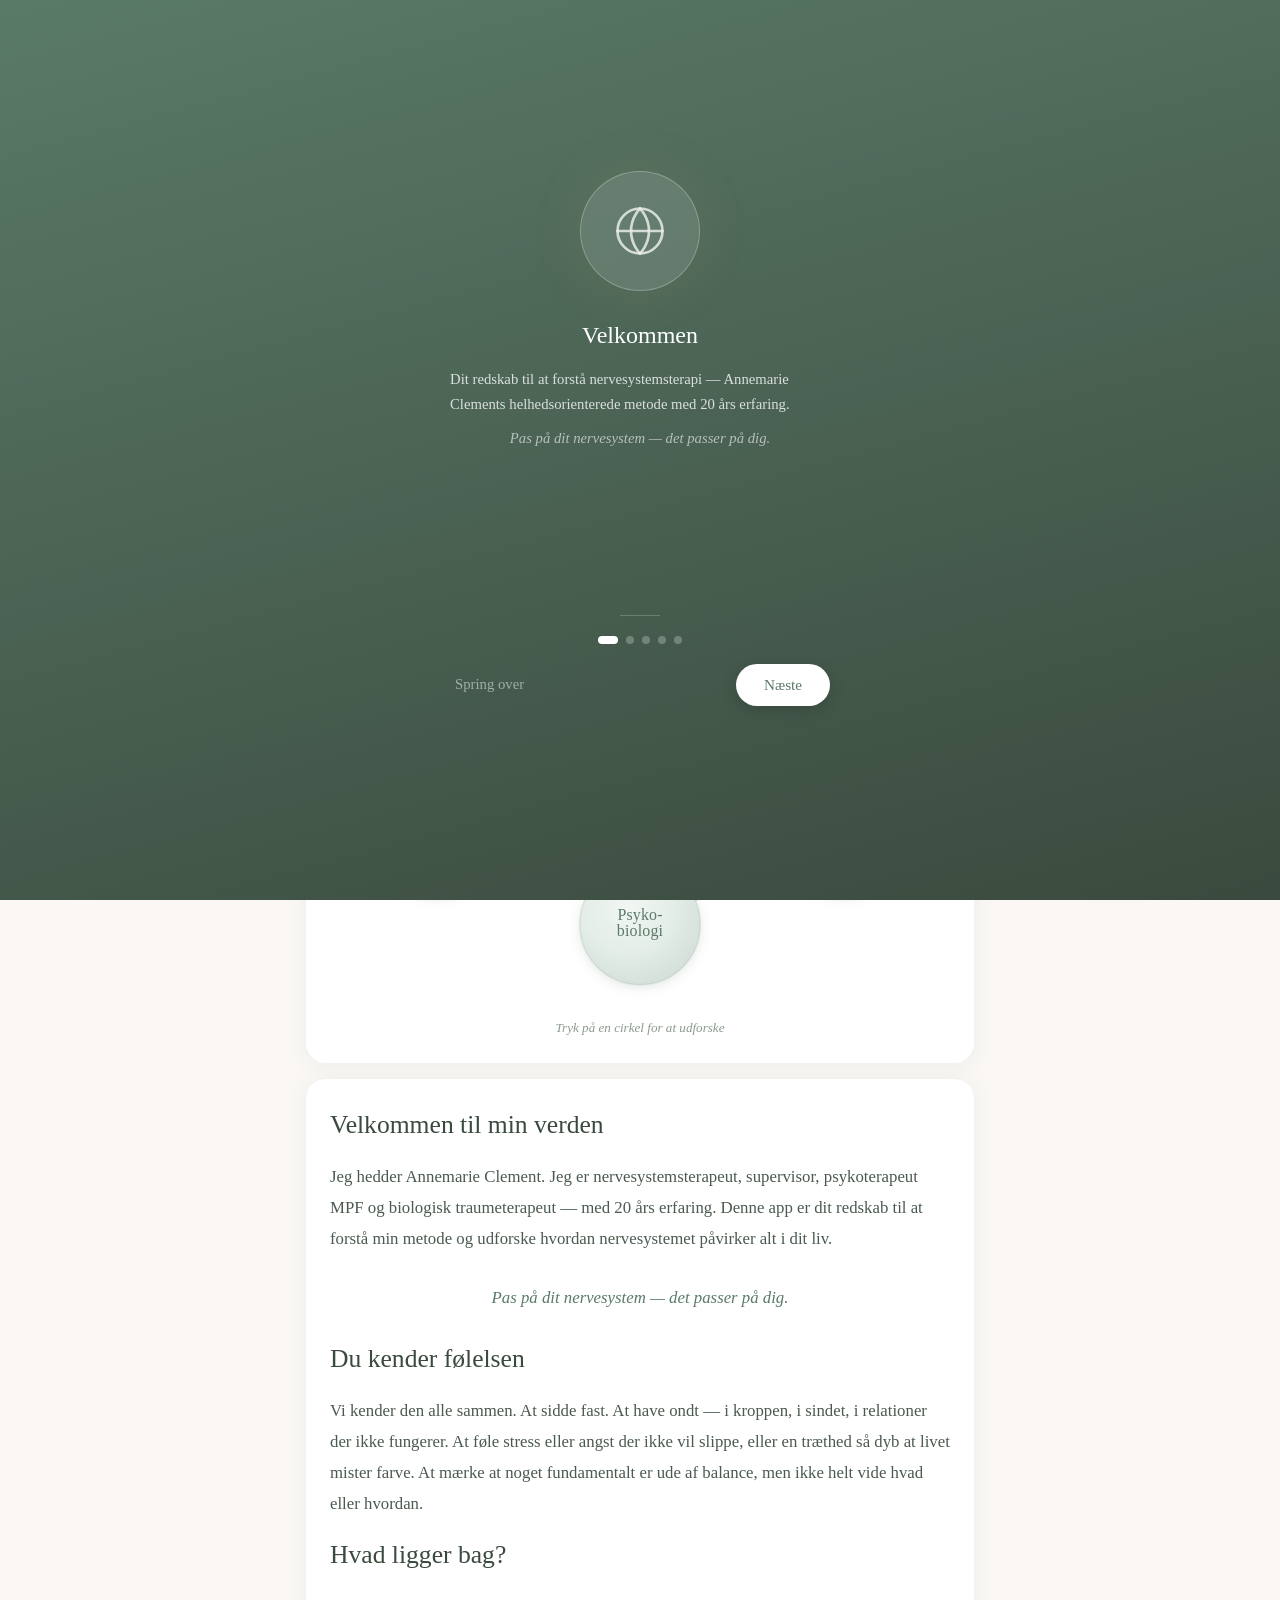
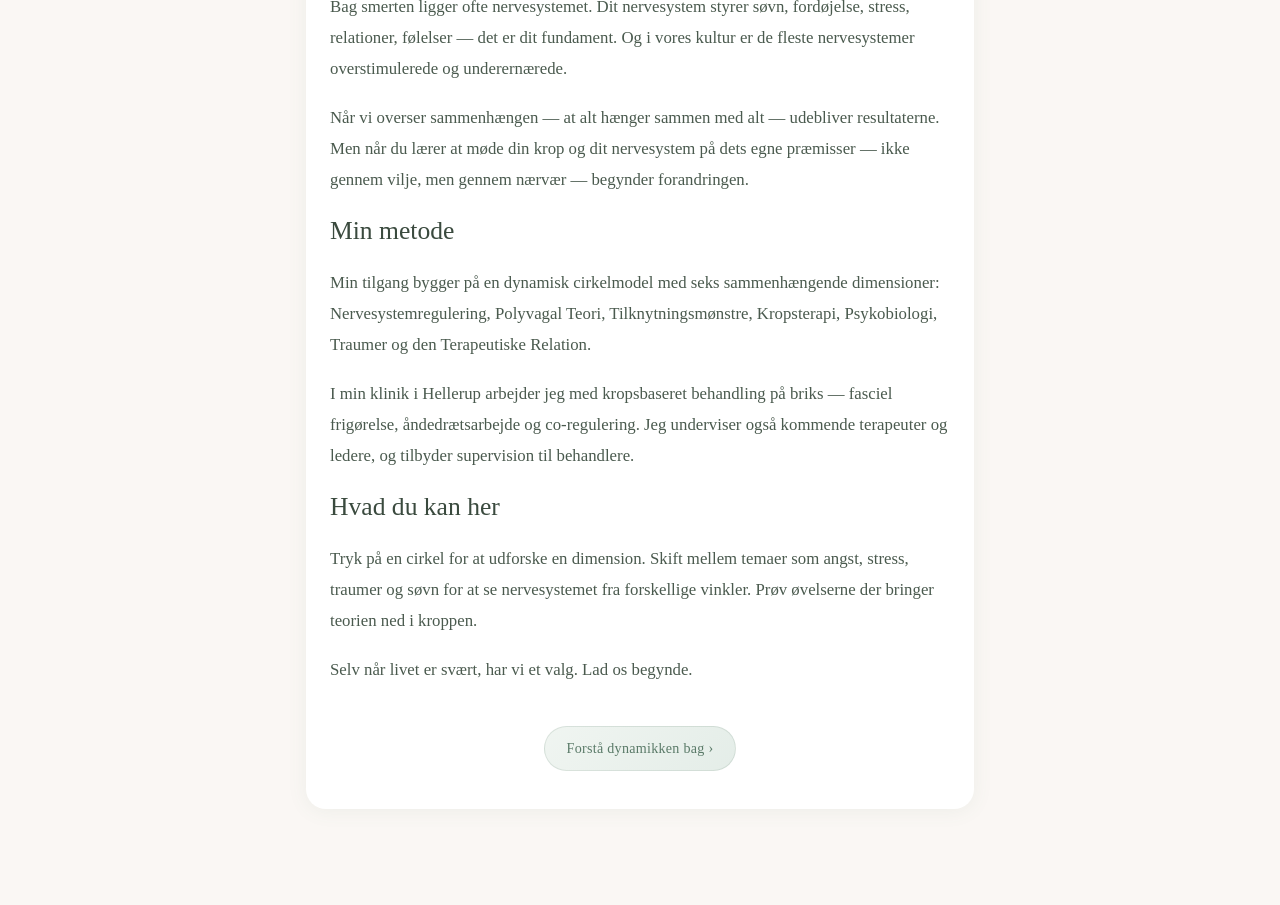
==== commit a1bb52f3: "Darken dynamics diagram lines and fix hint text position - Match dynamics page dashed lines to front" ====
--- a/index.html
+++ b/index.html
@@ -259,9 +259,8 @@
                         <text class="circle-text outer-text" data-circle="relation" x="120" y="213">Relation</text>
                     </g>
                 </svg>
-            </div>
-
-            <p class="cirkel-hint">Tryk på en cirkel for at udforske</p>
+                <p class="cirkel-hint">Tryk på en cirkel for at udforske</p>
+            </div>
 
             <div class="info-panel" id="info-panel">
                 <div id="info-content">
--- a/styles.css
+++ b/styles.css
@@ -242,7 +242,7 @@
     margin: 0 16px;
     box-shadow: var(--shadow);
     display: flex;
-    justify-content: center;
+    flex-direction: column;
     align-items: center;
     transition: box-shadow var(--transition);
 }
@@ -261,7 +261,7 @@
     color: var(--text-muted);
     font-size: 0.82rem;
     font-style: italic;
-    margin: -4px 0 0;
+    margin: 4px 0 0;
     padding: 0 24px;
 }
 
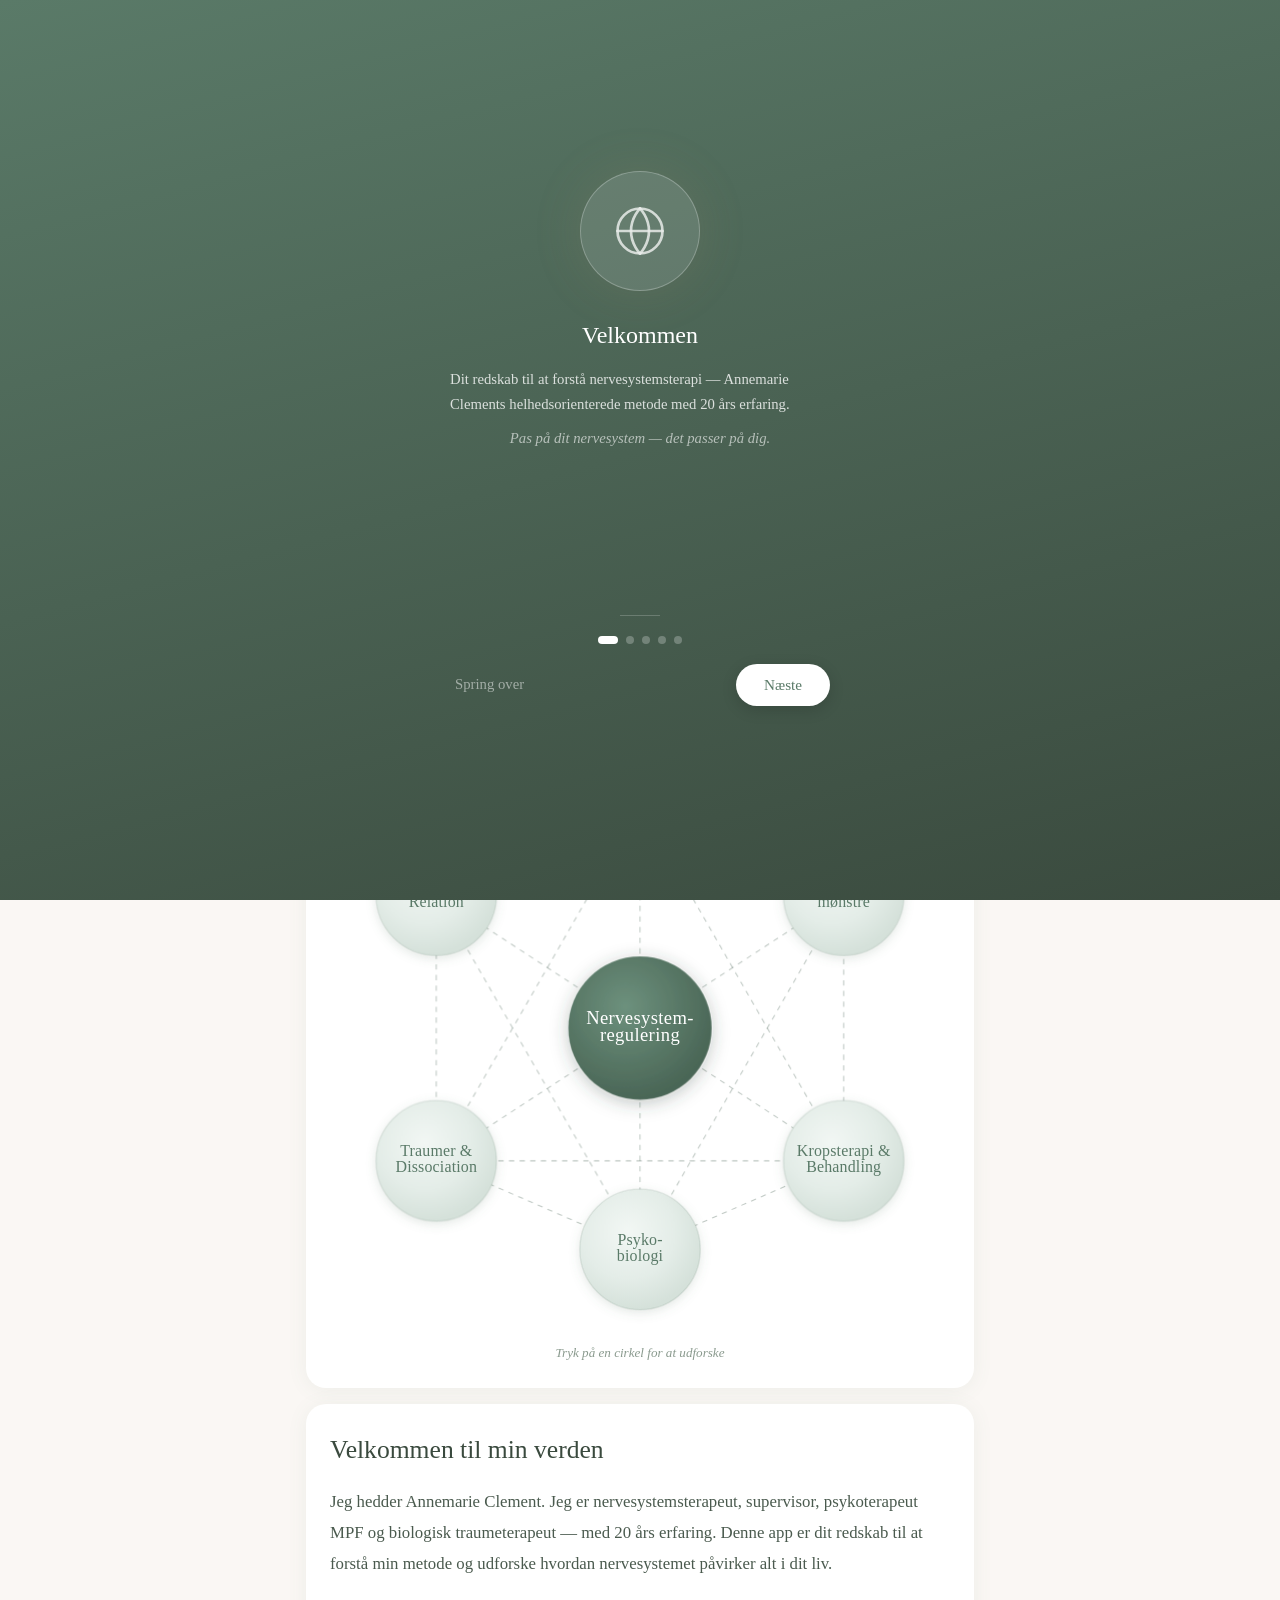
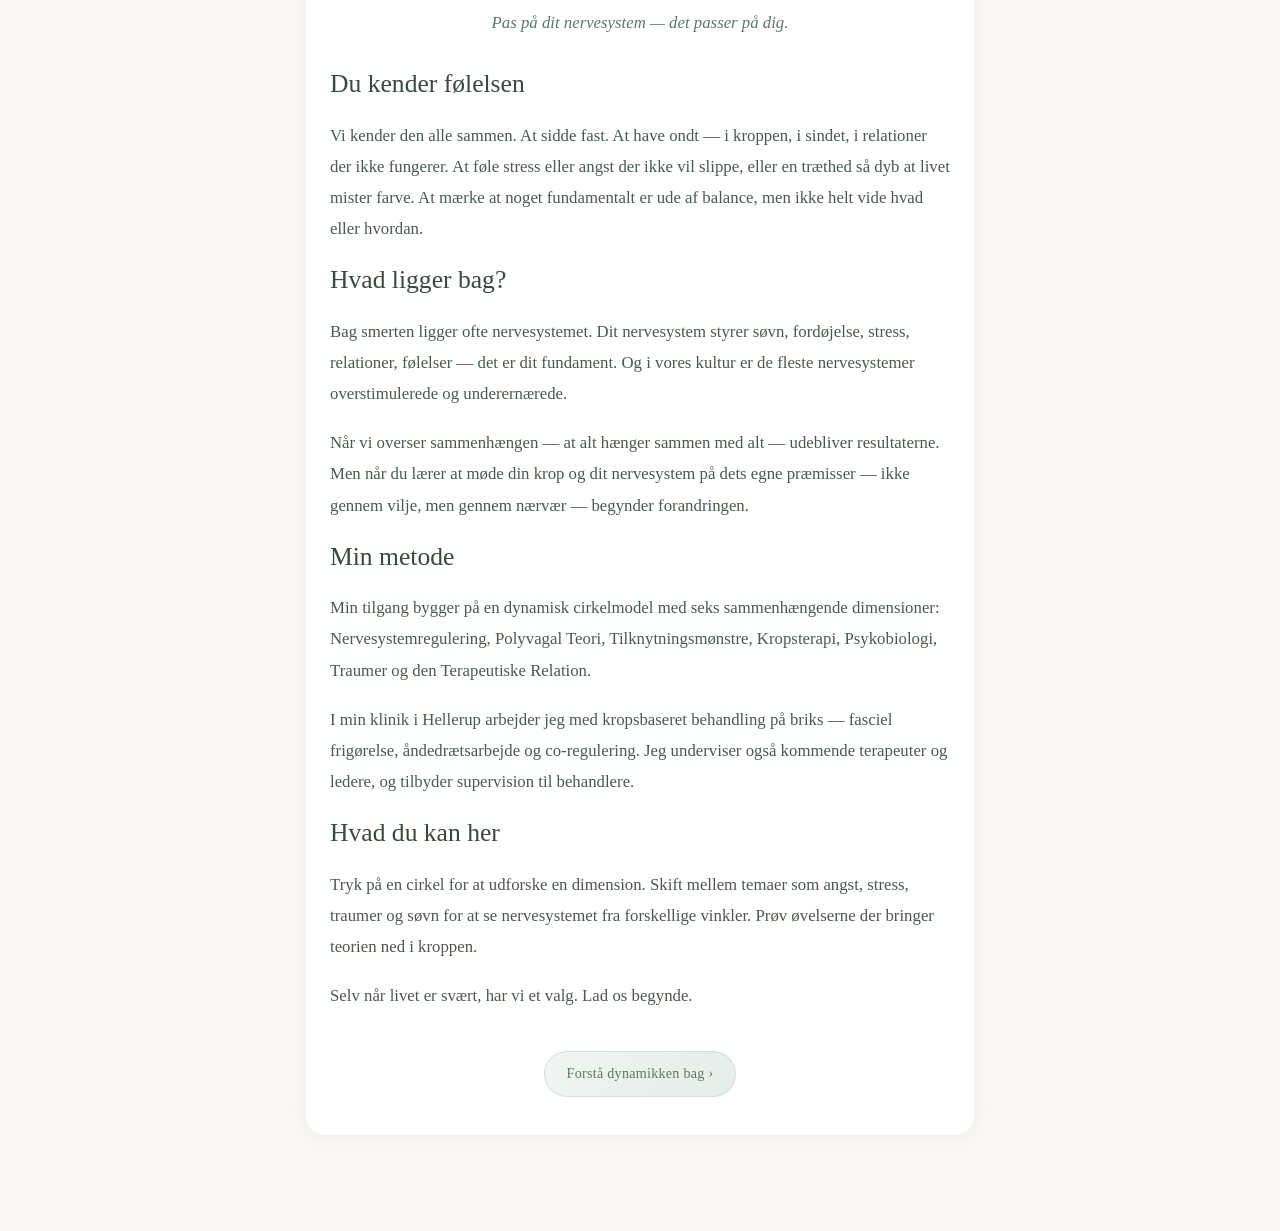
==== commit 2ac83218: "Compress hero image from 15MB PNG to 302KB JPEG Resized from 4096px to 1400px wide (sufficient for r" ====
--- a/index.html
+++ b/index.html
@@ -71,6 +71,18 @@
                         <button type="submit" class="menu-newsletter-btn">Tilmeld</button>
                     </form>
                 </div>
+                <div class="menu-notifications" id="menu-notifications">
+                    <div class="menu-notifications-header">
+                        <div>
+                            <div class="menu-notifications-label">Notifikationer</div>
+                            <p class="menu-notifications-text">Få besked når Annemarie tilføjer nyt indhold — øvelser, indsigter eller opdateringer til dig.</p>
+                        </div>
+                        <label class="notif-toggle" id="notif-toggle">
+                            <input type="checkbox" id="notif-checkbox">
+                            <span class="notif-toggle-slider"></span>
+                        </label>
+                    </div>
+                </div>
                 <div class="menu-divider"></div>
                 <div class="menu-section-label">Juridisk</div>
                 <a href="#" class="menu-item" data-menu="privacy">
@@ -126,7 +138,7 @@
         <!-- ════ HERO SECTION ════ -->
         <header class="hero-section" id="hero-section">
             <div class="hero-inner">
-                <img src="hero.PNG" alt="Annemarie Clement" class="hero-photo">
+                <img src="hero.jpg" alt="Annemarie Clement" class="hero-photo">
                 <div class="hero-text">
                     <h1>Nervesystems-<br>terapi</h1>
                     <p class="subtitle">Forstå hvordan jeg arbejder med dit nervesystem</p>
--- a/styles.css
+++ b/styles.css
@@ -1500,6 +1500,78 @@
     font-weight: 600;
 }
 
+/* ═══ MENU NOTIFICATIONS ═══ */
+.menu-notifications {
+    margin: 8px 24px 16px;
+    padding: 18px;
+    background: linear-gradient(135deg, #f5f0eb, #f0ece6);
+    border-radius: 14px;
+}
+.menu-notifications-header {
+    display: flex;
+    align-items: flex-start;
+    gap: 14px;
+}
+.menu-notifications-label {
+    font-family: Georgia, serif;
+    font-size: 0.75rem;
+    text-transform: uppercase;
+    letter-spacing: 0.08em;
+    color: var(--text-muted);
+    margin-bottom: 6px;
+}
+.menu-notifications-text {
+    font-family: Georgia, serif;
+    font-size: 0.8rem;
+    color: var(--text);
+    line-height: 1.5;
+    margin: 0;
+}
+.notif-toggle {
+    position: relative;
+    flex-shrink: 0;
+    width: 44px;
+    height: 24px;
+    margin-top: 2px;
+}
+.notif-toggle input {
+    opacity: 0;
+    width: 0;
+    height: 0;
+}
+.notif-toggle-slider {
+    position: absolute;
+    cursor: pointer;
+    top: 0; left: 0; right: 0; bottom: 0;
+    background: #ccc;
+    border-radius: 24px;
+    transition: background 0.25s;
+}
+.notif-toggle-slider::before {
+    content: '';
+    position: absolute;
+    height: 18px;
+    width: 18px;
+    left: 3px;
+    bottom: 3px;
+    background: white;
+    border-radius: 50%;
+    transition: transform 0.25s;
+}
+.notif-toggle input:checked + .notif-toggle-slider {
+    background: var(--primary);
+}
+.notif-toggle input:checked + .notif-toggle-slider::before {
+    transform: translateX(20px);
+}
+.menu-notifications-status {
+    font-family: Georgia, serif;
+    font-size: 0.75rem;
+    color: var(--primary);
+    font-style: italic;
+    margin-top: 10px;
+}
+
 /* ═══ ESSAY / GAVE PAGE ═══ */
 .gave-page {
     padding: 0;
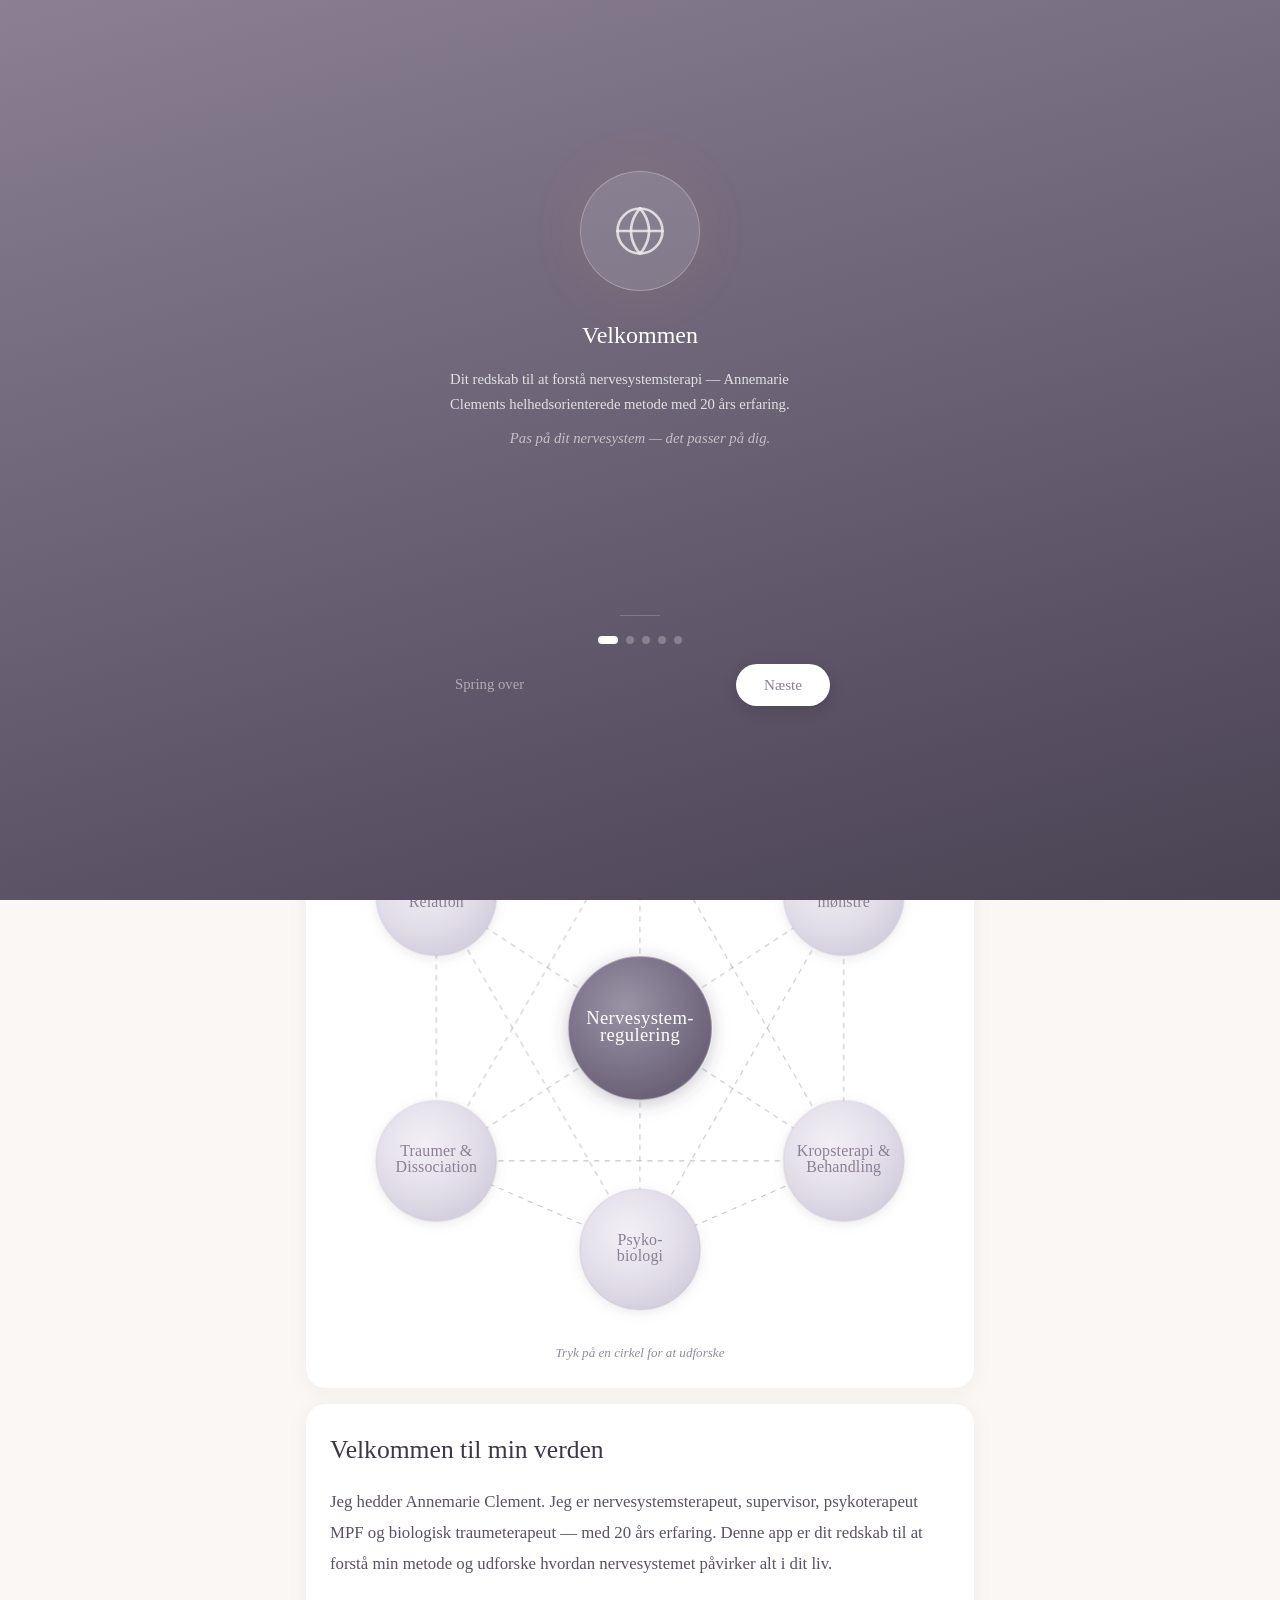
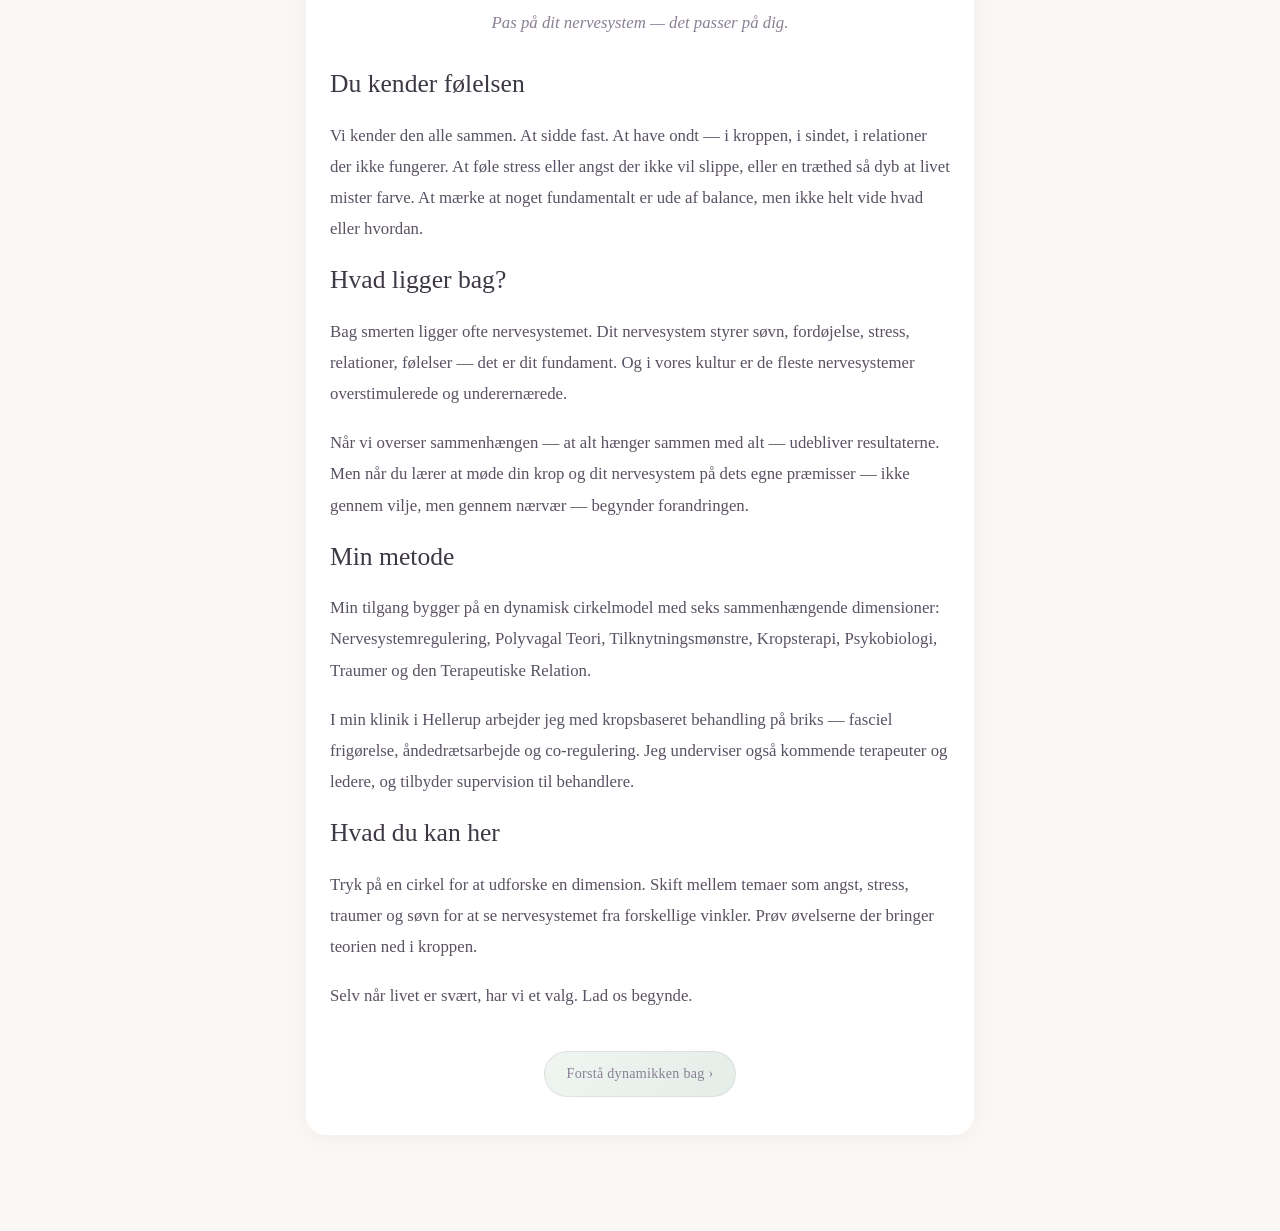
==== commit 9eaeb72e: "Skift farvetema fra grøn (#5a7a68) til lilla (#8A7F93) Komplet farveskift i hele appen: - CSS custom" ====
--- a/index.html
+++ b/index.html
@@ -7,7 +7,10 @@
     <meta name="apple-mobile-web-app-status-bar-style" content="black-translucent">
     <meta name="apple-mobile-web-app-title" content="Nervesystemsterapi">
     <meta name="mobile-web-app-capable" content="yes">
-    <meta name="theme-color" content="#5a7a68">
+    <meta name="theme-color" content="#8A7F93">
+    <!-- Supabase (udfyld efter oprettelse af projekt) -->
+    <meta name="supabase-url" content="">
+    <meta name="supabase-anon-key" content="">
     <title>Nervesystemsterapi - Annemarie Clement</title>
     <link rel="stylesheet" href="styles.css">
 </head>
@@ -201,23 +204,23 @@
                 <svg id="nervesystem-model" width="700" height="700" viewBox="0 0 700 700">
                     <defs>
                         <radialGradient id="outerGrad" cx="40%" cy="35%" r="65%">
-                            <stop offset="0%" stop-color="#f2f7f4"/>
-                            <stop offset="60%" stop-color="#e4ede8"/>
-                            <stop offset="100%" stop-color="#d5e1da"/>
+                            <stop offset="0%" stop-color="#F2F0F5"/>
+                            <stop offset="60%" stop-color="#E4E0EB"/>
+                            <stop offset="100%" stop-color="#D5D0DE"/>
                         </radialGradient>
                         <radialGradient id="centerGrad" cx="40%" cy="35%" r="65%">
-                            <stop offset="0%" stop-color="#6d917d"/>
-                            <stop offset="100%" stop-color="#4a6656"/>
+                            <stop offset="0%" stop-color="#9B93A6"/>
+                            <stop offset="100%" stop-color="#6B6278"/>
                         </radialGradient>
                         <radialGradient id="outerHoverGrad" cx="40%" cy="35%" r="65%">
-                            <stop offset="0%" stop-color="#e8f0ec"/>
-                            <stop offset="100%" stop-color="#c5d8cc"/>
+                            <stop offset="0%" stop-color="#EDEAF1"/>
+                            <stop offset="100%" stop-color="#C5BED0"/>
                         </radialGradient>
                         <filter id="circleShadow" x="-20%" y="-20%" width="140%" height="140%">
-                            <feDropShadow dx="0" dy="3" stdDeviation="6" flood-color="rgba(90,122,104,0.18)"/>
+                            <feDropShadow dx="0" dy="3" stdDeviation="6" flood-color="rgba(138,127,147,0.18)"/>
                         </filter>
                         <filter id="centerShadow" x="-20%" y="-20%" width="140%" height="140%">
-                            <feDropShadow dx="0" dy="4" stdDeviation="10" flood-color="rgba(58,74,62,0.3)"/>
+                            <feDropShadow dx="0" dy="4" stdDeviation="10" flood-color="rgba(74,67,84,0.3)"/>
                         </filter>
                     </defs>
                     <g id="connections">
@@ -397,6 +400,7 @@
         </div>
     </div>
 
+    <script src="js/supabase.js"></script>
     <script src="fordybelse-data.js"></script>
     <script src="script.js"></script>
 </body>
--- a/styles.css
+++ b/styles.css
@@ -3,22 +3,22 @@
    ═══════════════════════════════════════════ */
 
 :root {
-    --primary: #5a7a68;
-    --primary-light: #7B9E89;
-    --primary-dark: #3a4a3e;
-    --primary-pale: #e8f0ec;
+    --primary: #8A7F93;
+    --primary-light: #A79DB0;
+    --primary-dark: #4A4354;
+    --primary-pale: #EDEAF1;
     --accent: #b8956a;
     --accent-light: #d4b898;
     --bg: #FAF7F4;
     --bg-warm: #f5f0eb;
-    --text: #3a4a3e;
-    --text-light: #4a5a4e;
-    --text-muted: #8a9a8e;
+    --text: #3E3845;
+    --text-light: #5A5163;
+    --text-muted: #918B9A;
     --white: #ffffff;
-    --border: rgba(90, 122, 104, 0.1);
-    --shadow: 0 2px 20px rgba(90, 122, 104, 0.08);
-    --shadow-hover: 0 8px 30px rgba(90, 122, 104, 0.15);
-    --shadow-lg: 0 12px 40px rgba(90, 122, 104, 0.12);
+    --border: rgba(138, 127, 147, 0.1);
+    --shadow: 0 2px 20px rgba(138, 127, 147, 0.08);
+    --shadow-hover: 0 8px 30px rgba(138, 127, 147, 0.15);
+    --shadow-lg: 0 12px 40px rgba(138, 127, 147, 0.12);
     --radius: 20px;
     --radius-sm: 12px;
     --transition: 0.3s ease;
@@ -986,7 +986,7 @@
 }
 
 .accordion-item {
-    border-left: 3px solid rgba(90, 122, 104, 0.15);
+    border-left: 3px solid rgba(138, 127, 147, 0.15);
     margin-bottom: 6px;
     border-radius: 0 var(--radius-sm) var(--radius-sm) 0;
     background: var(--bg-warm);
@@ -994,7 +994,7 @@
 }
 
 .accordion-item:hover {
-    box-shadow: 0 2px 8px rgba(90, 122, 104, 0.08);
+    box-shadow: 0 2px 8px rgba(138, 127, 147, 0.08);
 }
 
 .accordion-item.open {
@@ -1012,7 +1012,7 @@
 }
 
 .accordion-header:hover {
-    background: rgba(90, 122, 104, 0.04);
+    background: rgba(138, 127, 147, 0.04);
 }
 
 .accordion-header-text {
@@ -1149,7 +1149,7 @@
 
 .circle {
     fill: url(#outerGrad);
-    stroke: rgba(90, 122, 104, 0.15);
+    stroke: rgba(138, 127, 147, 0.15);
     stroke-width: 1.5;
     cursor: pointer;
     transition: all 0.4s ease;
@@ -1158,7 +1158,7 @@
 
 .circle:hover {
     fill: url(#outerHoverGrad);
-    stroke: rgba(90, 122, 104, 0.3);
+    stroke: rgba(138, 127, 147, 0.3);
     stroke-width: 1.5;
 }
 
@@ -1410,7 +1410,7 @@
 
 .menu-item:hover {
     color: var(--primary);
-    background: rgba(90, 122, 104, 0.04);
+    background: rgba(138, 127, 147, 0.04);
 }
 
 .menu-item-icon {
@@ -1579,7 +1579,7 @@
 .gave-hero {
     text-align: center;
     padding: 40px 20px 30px;
-    background: linear-gradient(180deg, #5a7a68 0%, #4a6656 100%);
+    background: linear-gradient(180deg, #8A7F93 0%, #6B6278 100%);
     color: white;
     border-radius: 0 0 24px 24px;
     margin-bottom: 32px;
@@ -1746,7 +1746,7 @@
     background: var(--white);
     border-radius: 24px;
     padding: 0 12px;
-    border: 1.5px solid rgba(90, 122, 104, 0.15);
+    border: 1.5px solid rgba(138, 127, 147, 0.15);
     transition: border-color 0.2s ease;
 }
 
@@ -2200,7 +2200,7 @@
     padding: 16px 18px;
     background: var(--white);
     border-radius: 14px;
-    box-shadow: 0 1px 8px rgba(90,122,104,0.07);
+    box-shadow: 0 1px 8px rgba(138, 127, 147,0.07);
     text-decoration: none;
     color: inherit;
     transition: all 0.2s ease;
@@ -2219,7 +2219,7 @@
     display: flex;
     align-items: center;
     justify-content: center;
-    background: linear-gradient(135deg, #f2f7f4, #e8f0ec);
+    background: linear-gradient(135deg, #F2F0F5, #EDEAF1);
     border-radius: 10px;
     flex-shrink: 0;
 }
@@ -2315,7 +2315,7 @@
     display: block;
     width: 44px;
     height: 26px;
-    background: rgba(90, 122, 104, 0.15);
+    background: rgba(138, 127, 147, 0.15);
     border-radius: 13px;
     transition: background var(--transition);
     position: relative;
@@ -2368,7 +2368,7 @@
     letter-spacing: 0.02em;
     padding: 10px 22px;
     background: linear-gradient(135deg, #f0f5f1, #e4ede8);
-    border: 1px solid rgba(90, 122, 104, 0.15);
+    border: 1px solid rgba(138, 127, 147, 0.15);
     border-radius: 24px;
     transition: all 0.2s ease;
 }
@@ -2456,7 +2456,7 @@
 
 .action-btn {
     background: none;
-    border: 1.5px solid rgba(90, 122, 104, 0.15);
+    border: 1.5px solid rgba(138, 127, 147, 0.15);
     border-radius: 50%;
     width: 42px;
     height: 42px;
@@ -2519,7 +2519,7 @@
 .bookmark-remove {
     background: none;
     border: none;
-    color: rgba(90, 122, 104, 0.2);
+    color: rgba(138, 127, 147, 0.2);
     font-size: 1.2rem;
     cursor: pointer;
     padding: 4px 8px;
@@ -2559,7 +2559,7 @@
     background: var(--white);
     border-radius: 16px;
     padding: 22px 16px 18px;
-    box-shadow: 0 2px 12px rgba(90,122,104,0.07);
+    box-shadow: 0 2px 12px rgba(138, 127, 147,0.07);
     cursor: pointer;
     transition: all 0.3s ease;
     border: 2px solid transparent;
@@ -2628,7 +2628,7 @@
     background: var(--white);
     border-radius: 16px;
     padding: 24px 22px;
-    box-shadow: 0 2px 12px rgba(90,122,104,0.07);
+    box-shadow: 0 2px 12px rgba(138, 127, 147,0.07);
     cursor: pointer;
     transition: all 0.3s ease;
     border-left: 4px solid var(--primary);
@@ -2754,8 +2754,8 @@
         right: 0;
         max-width: 700px;
         margin: 0 auto;
-        border-left: 1px solid rgba(90, 122, 104, 0.12);
-        border-right: 1px solid rgba(90, 122, 104, 0.12);
+        border-left: 1px solid rgba(138, 127, 147, 0.12);
+        border-right: 1px solid rgba(138, 127, 147, 0.12);
         pointer-events: none;
         z-index: 150;
     }
@@ -2811,3 +2811,650 @@
     line-height: 1.7;
     margin: 20px 0;
 }
+
+/* ══════ SELVVURDERING ══════ */
+
+/* CTA på dynamikken */
+.vurdering-cta {
+    margin: 40px 0 20px;
+    padding: 0;
+}
+.vurdering-cta-inner {
+    background: linear-gradient(135deg, var(--primary-pale), #f5f0eb);
+    border-radius: var(--radius);
+    padding: 28px 24px;
+    text-align: center;
+    border: 1px solid rgba(138, 127, 147,0.15);
+}
+.vurdering-cta h3 {
+    font-family: Georgia, serif;
+    font-size: 1.25rem;
+    color: var(--primary-dark);
+    margin: 0 0 10px;
+}
+.vurdering-cta p {
+    font-size: 0.92rem;
+    color: var(--text-light);
+    line-height: 1.6;
+    margin: 0 0 16px;
+}
+.vurdering-cta-note {
+    font-size: 0.85rem !important;
+    color: var(--text-muted) !important;
+    font-style: italic;
+}
+.vurdering-cta-btn {
+    display: inline-block;
+    background: var(--primary);
+    color: white;
+    border: none;
+    border-radius: var(--radius-sm);
+    padding: 14px 32px;
+    font-family: Georgia, serif;
+    font-size: 1rem;
+    cursor: pointer;
+    transition: background 0.3s;
+}
+.vurdering-cta-btn:hover {
+    background: var(--primary-dark);
+}
+.vurdering-historik-btn {
+    display: block;
+    margin: 12px auto 0;
+    background: none;
+    border: 1px solid var(--primary);
+    color: var(--primary);
+    border-radius: var(--radius-sm);
+    padding: 10px 24px;
+    font-family: Georgia, serif;
+    font-size: 0.9rem;
+    cursor: pointer;
+    transition: all 0.3s;
+}
+.vurdering-historik-btn:hover {
+    background: var(--primary-pale);
+}
+
+/* Vurderingsflow */
+.vurdering-flow {
+    padding: 0 0 20px;
+}
+.vurdering-progress {
+    display: flex;
+    justify-content: space-between;
+    margin: 0 0 24px;
+    padding: 0 4px;
+}
+.vurdering-step {
+    display: flex;
+    flex-direction: column;
+    align-items: center;
+    gap: 6px;
+    opacity: 0.35;
+    transition: opacity 0.3s;
+}
+.vurdering-step.active,
+.vurdering-step.done {
+    opacity: 1;
+}
+.vurdering-step-dot {
+    width: 12px;
+    height: 12px;
+    border-radius: 50%;
+    display: block;
+    transition: transform 0.3s;
+}
+.vurdering-step.active .vurdering-step-dot {
+    transform: scale(1.4);
+    box-shadow: 0 0 0 3px rgba(138, 127, 147,0.2);
+}
+.vurdering-step-label {
+    font-family: Georgia, serif;
+    font-size: 0.65rem;
+    color: var(--text-muted);
+    text-align: center;
+}
+.vurdering-header {
+    display: flex;
+    align-items: flex-start;
+    gap: 14px;
+    padding: 16px;
+    background: var(--bg);
+    border-radius: var(--radius-sm);
+    margin-bottom: 20px;
+}
+.vurdering-ikon {
+    font-size: 1.6rem;
+    line-height: 1;
+}
+.vurdering-header h2 {
+    font-family: Georgia, serif;
+    font-size: 1.2rem;
+    color: var(--primary-dark);
+    margin: 0 0 6px;
+}
+.vurdering-intro {
+    font-size: 0.9rem;
+    color: var(--text-light);
+    line-height: 1.5;
+    margin: 0;
+}
+.vurdering-sektion {
+    margin-bottom: 20px;
+}
+.vurdering-label {
+    display: block;
+    font-family: Georgia, serif;
+    font-size: 0.92rem;
+    color: var(--text);
+    margin-bottom: 8px;
+    line-height: 1.5;
+}
+.vurdering-slider-row {
+    display: flex;
+    align-items: center;
+    gap: 12px;
+}
+.vurdering-slider {
+    flex: 1;
+    height: 6px;
+    -webkit-appearance: none;
+    appearance: none;
+    background: #DDD9E3;
+    border-radius: 3px;
+    outline: none;
+}
+.vurdering-slider::-webkit-slider-thumb {
+    -webkit-appearance: none;
+    width: 24px;
+    height: 24px;
+    border-radius: 50%;
+    background: var(--primary);
+    cursor: pointer;
+    border: 2px solid white;
+    box-shadow: 0 1px 4px rgba(0,0,0,0.15);
+}
+.vurdering-value {
+    font-family: Georgia, serif;
+    font-size: 1.3rem;
+    font-weight: 600;
+    color: var(--primary);
+    min-width: 28px;
+    text-align: center;
+}
+.vurdering-scale-labels {
+    display: flex;
+    justify-content: space-between;
+    font-size: 0.75rem;
+    color: var(--text-muted);
+    margin-top: 4px;
+}
+.vurdering-uddybning {
+    margin-top: 24px;
+    padding-top: 16px;
+    border-top: 1px solid #E8E5ED;
+}
+.vurdering-uddybning h3 {
+    font-family: Georgia, serif;
+    font-size: 1rem;
+    color: var(--primary);
+    margin: 0 0 16px;
+}
+
+/* Mini bar-chart */
+.mini-bar-chart {
+    background: var(--bg);
+    border-radius: var(--radius-sm);
+    padding: 16px;
+}
+.mini-bar-row {
+    display: flex;
+    align-items: center;
+    gap: 8px;
+    margin-bottom: 8px;
+}
+.mini-bar-label {
+    font-size: 0.75rem;
+    color: var(--text-muted);
+    width: 110px;
+    flex-shrink: 0;
+    overflow: hidden;
+    text-overflow: ellipsis;
+    white-space: nowrap;
+}
+.mini-bar-track {
+    flex: 1;
+    height: 8px;
+    background: #E8E5ED;
+    border-radius: 4px;
+    overflow: hidden;
+}
+.mini-bar-fill {
+    height: 100%;
+    border-radius: 4px;
+    transition: width 0.3s ease;
+}
+.mini-bar-val {
+    font-family: Georgia, serif;
+    font-size: 0.85rem;
+    font-weight: 600;
+    color: var(--text);
+    min-width: 20px;
+    text-align: right;
+}
+.mini-bar-avg {
+    text-align: center;
+    font-size: 0.85rem;
+    color: var(--text-light);
+    margin-top: 10px;
+    padding-top: 8px;
+    border-top: 1px solid #E8E5ED;
+}
+
+/* Vurdering navigation */
+.vurdering-nav {
+    display: flex;
+    justify-content: space-between;
+    gap: 12px;
+    margin-top: 28px;
+    padding-top: 20px;
+    border-top: 1px solid #E8E5ED;
+}
+.vurdering-btn-back,
+.vurdering-btn-next {
+    font-family: Georgia, serif;
+    font-size: 0.92rem;
+    padding: 12px 20px;
+    border-radius: var(--radius-sm);
+    cursor: pointer;
+    transition: all 0.3s;
+    border: none;
+}
+.vurdering-btn-back {
+    background: var(--bg);
+    color: var(--text);
+    border: 1px solid #CCC8D3;
+}
+.vurdering-btn-back:hover {
+    background: #E8E5ED;
+}
+.vurdering-btn-next {
+    background: var(--primary);
+    color: white;
+}
+.vurdering-btn-next:hover {
+    background: var(--primary-dark);
+}
+.vurdering-btn-finish {
+    background: var(--accent);
+}
+.vurdering-btn-finish:hover {
+    background: #a07a52;
+}
+
+/* ── Resultatside ── */
+.vurdering-resultat {
+    padding: 0 0 20px;
+}
+.vurdering-resultat h2 {
+    font-family: Georgia, serif;
+    font-size: 1.3rem;
+    color: var(--primary-dark);
+    margin: 0 0 4px;
+}
+.vurdering-dato {
+    font-size: 0.85rem;
+    color: var(--text-muted);
+    margin: 0 0 24px;
+}
+.vurdering-resultat h3 {
+    font-family: Georgia, serif;
+    font-size: 1.05rem;
+    color: var(--primary);
+    margin: 28px 0 14px;
+}
+
+/* Radar chart */
+.radar-container {
+    display: flex;
+    justify-content: center;
+    margin: 16px 0;
+}
+.radar-svg {
+    width: 100%;
+    max-width: 340px;
+}
+
+/* Resultat bars */
+.resultat-bars {
+    margin: 0 0 8px;
+}
+.resultat-bar-row {
+    display: flex;
+    align-items: center;
+    gap: 8px;
+    margin-bottom: 10px;
+}
+.resultat-bar-label {
+    font-family: Georgia, serif;
+    font-size: 0.82rem;
+    color: var(--text);
+    width: 140px;
+    flex-shrink: 0;
+}
+.resultat-bar-track {
+    flex: 1;
+    height: 10px;
+    background: #E8E5ED;
+    border-radius: 5px;
+    overflow: hidden;
+}
+.resultat-bar-fill {
+    height: 100%;
+    border-radius: 5px;
+    transition: width 0.5s ease;
+}
+.resultat-bar-val {
+    font-family: Georgia, serif;
+    font-size: 0.9rem;
+    font-weight: 600;
+    color: var(--text);
+    min-width: 28px;
+    text-align: right;
+}
+
+/* Analyse */
+.resultat-analyse {
+    margin: 24px 0;
+}
+.analyse-blok {
+    background: var(--bg);
+    border-radius: var(--radius-sm);
+    padding: 16px;
+    margin-bottom: 14px;
+}
+.analyse-blok h4 {
+    font-family: Georgia, serif;
+    font-size: 1rem;
+    color: var(--primary-dark);
+    margin: 0 0 8px;
+}
+.analyse-score {
+    font-weight: 400;
+    color: var(--text-muted);
+    font-size: 0.9rem;
+}
+.analyse-intro {
+    font-size: 0.88rem;
+    color: var(--text-light);
+    margin: 0 0 8px;
+}
+.analyse-forbindelser {
+    margin: 0;
+    padding-left: 18px;
+}
+.analyse-forbindelser li {
+    font-size: 0.85rem;
+    color: var(--text-light);
+    line-height: 1.6;
+    margin-bottom: 8px;
+}
+
+/* Anbefalinger */
+.resultat-anbefalinger {
+    margin: 24px 0;
+}
+.resultat-anbefalinger > p {
+    font-size: 0.92rem;
+    color: var(--text-light);
+}
+.anbefaling-liste {
+    margin-top: 14px;
+}
+.anbefaling-kort {
+    display: flex;
+    gap: 14px;
+    align-items: flex-start;
+    background: var(--bg);
+    border-radius: var(--radius-sm);
+    padding: 16px;
+    margin-bottom: 12px;
+}
+.anbefaling-nr {
+    width: 28px;
+    height: 28px;
+    border-radius: 50%;
+    background: var(--primary);
+    color: white;
+    display: flex;
+    align-items: center;
+    justify-content: center;
+    font-family: Georgia, serif;
+    font-size: 0.85rem;
+    font-weight: 600;
+    flex-shrink: 0;
+}
+.anbefaling-indhold h4 {
+    font-family: Georgia, serif;
+    font-size: 0.95rem;
+    color: var(--primary-dark);
+    margin: 0 0 4px;
+}
+.anbefaling-score {
+    font-size: 0.82rem;
+    color: var(--text-muted);
+    margin: 0 0 8px;
+}
+.anbefaling-oevelse,
+.anbefaling-tema {
+    font-size: 0.85rem;
+    margin: 4px 0;
+}
+.anbefaling-oevelse a,
+.anbefaling-tema a {
+    color: var(--primary);
+    text-decoration: none;
+}
+.anbefaling-oevelse a:hover,
+.anbefaling-tema a:hover {
+    text-decoration: underline;
+}
+
+/* ── Historik ── */
+.vurdering-historik {
+    padding: 0 0 20px;
+}
+.vurdering-historik h2 {
+    font-family: Georgia, serif;
+    font-size: 1.3rem;
+    color: var(--primary-dark);
+    margin: 0 0 20px;
+}
+.vurdering-historik h3 {
+    font-family: Georgia, serif;
+    font-size: 1.05rem;
+    color: var(--primary);
+    margin: 24px 0 12px;
+}
+
+/* Historik entries */
+.historik-liste {
+    margin: 0 0 20px;
+}
+.historik-entry {
+    background: var(--bg);
+    border-radius: var(--radius-sm);
+    padding: 16px;
+    margin-bottom: 10px;
+    cursor: pointer;
+    transition: background 0.2s;
+}
+.historik-entry:hover {
+    background: var(--primary-pale);
+}
+.historik-dato {
+    font-family: Georgia, serif;
+    font-size: 0.88rem;
+    color: var(--text);
+    font-weight: 500;
+}
+.historik-avg {
+    font-size: 0.82rem;
+    color: var(--text-muted);
+    margin: 4px 0 10px;
+}
+.historik-mini-bars {
+    display: flex;
+    gap: 4px;
+    height: 40px;
+    align-items: flex-end;
+}
+.historik-mini-bar {
+    flex: 1;
+    background: #E8E5ED;
+    border-radius: 3px 3px 0 0;
+    height: 100%;
+    position: relative;
+    overflow: hidden;
+}
+.historik-mini-fill {
+    position: absolute;
+    bottom: 0;
+    left: 0;
+    right: 0;
+    border-radius: 3px 3px 0 0;
+    transition: height 0.5s;
+}
+
+/* Udviklingsgraf */
+.udvikling-graf-container {
+    background: var(--bg);
+    border-radius: var(--radius);
+    padding: 16px;
+    margin: 0 0 20px;
+}
+.udvikling-svg {
+    width: 100%;
+}
+.udvikling-legend {
+    display: flex;
+    flex-wrap: wrap;
+    gap: 10px;
+    margin-top: 10px;
+    justify-content: center;
+}
+.udvikling-legend-item {
+    display: flex;
+    align-items: center;
+    gap: 5px;
+    font-size: 0.75rem;
+    color: var(--text-muted);
+    font-family: Georgia, serif;
+}
+.udvikling-legend-dot {
+    width: 8px;
+    height: 8px;
+    border-radius: 50%;
+    display: inline-block;
+}
+
+/* Sammenligning */
+.sammenligning {
+    margin: 20px 0;
+}
+.sammenligning-periode {
+    font-size: 0.85rem;
+    color: var(--text-muted);
+    margin: 0 0 14px;
+}
+.sammenligning-liste {
+    margin: 0 0 14px;
+}
+.sammenligning-row {
+    display: flex;
+    align-items: center;
+    gap: 10px;
+    padding: 10px 12px;
+    border-radius: 8px;
+    margin-bottom: 4px;
+}
+.sammenligning-row.positiv {
+    background: rgba(138, 127, 147,0.06);
+}
+.sammenligning-row.negativ {
+    background: rgba(184,149,106,0.08);
+}
+.sammenligning-row.neutral {
+    background: var(--bg);
+}
+.sammenligning-ikon {
+    font-size: 1.1rem;
+    width: 24px;
+    text-align: center;
+}
+.sammenligning-label {
+    flex: 1;
+    font-family: Georgia, serif;
+    font-size: 0.88rem;
+    color: var(--text);
+}
+.sammenligning-scores {
+    font-size: 0.82rem;
+    color: var(--text-muted);
+}
+.sammenligning-diff {
+    font-family: Georgia, serif;
+    font-size: 0.9rem;
+    font-weight: 600;
+    min-width: 36px;
+    text-align: right;
+}
+.sammenligning-row.positiv .sammenligning-diff {
+    color: var(--primary);
+}
+.sammenligning-row.negativ .sammenligning-diff {
+    color: var(--accent);
+}
+.sammenligning-opsummering {
+    background: var(--bg);
+    border-radius: var(--radius-sm);
+    padding: 16px;
+    margin-top: 14px;
+}
+.sammenligning-opsummering p {
+    font-family: Georgia, serif;
+    font-size: 0.92rem;
+    color: var(--text-light);
+    line-height: 1.6;
+    margin: 0;
+}
+
+/* ── Mobil-optimering for vurdering ── */
+@media (max-width: 480px) {
+    .vurdering-step-label {
+        font-size: 0.55rem;
+    }
+    .vurdering-header {
+        flex-direction: column;
+        gap: 8px;
+    }
+    .mini-bar-label {
+        width: 80px;
+        font-size: 0.68rem;
+    }
+    .resultat-bar-label {
+        width: 100px;
+        font-size: 0.75rem;
+    }
+    .sammenligning-row {
+        flex-wrap: wrap;
+        gap: 4px;
+    }
+    .sammenligning-label {
+        font-size: 0.8rem;
+    }
+    .anbefaling-kort {
+        flex-direction: column;
+        gap: 8px;
+    }
+}
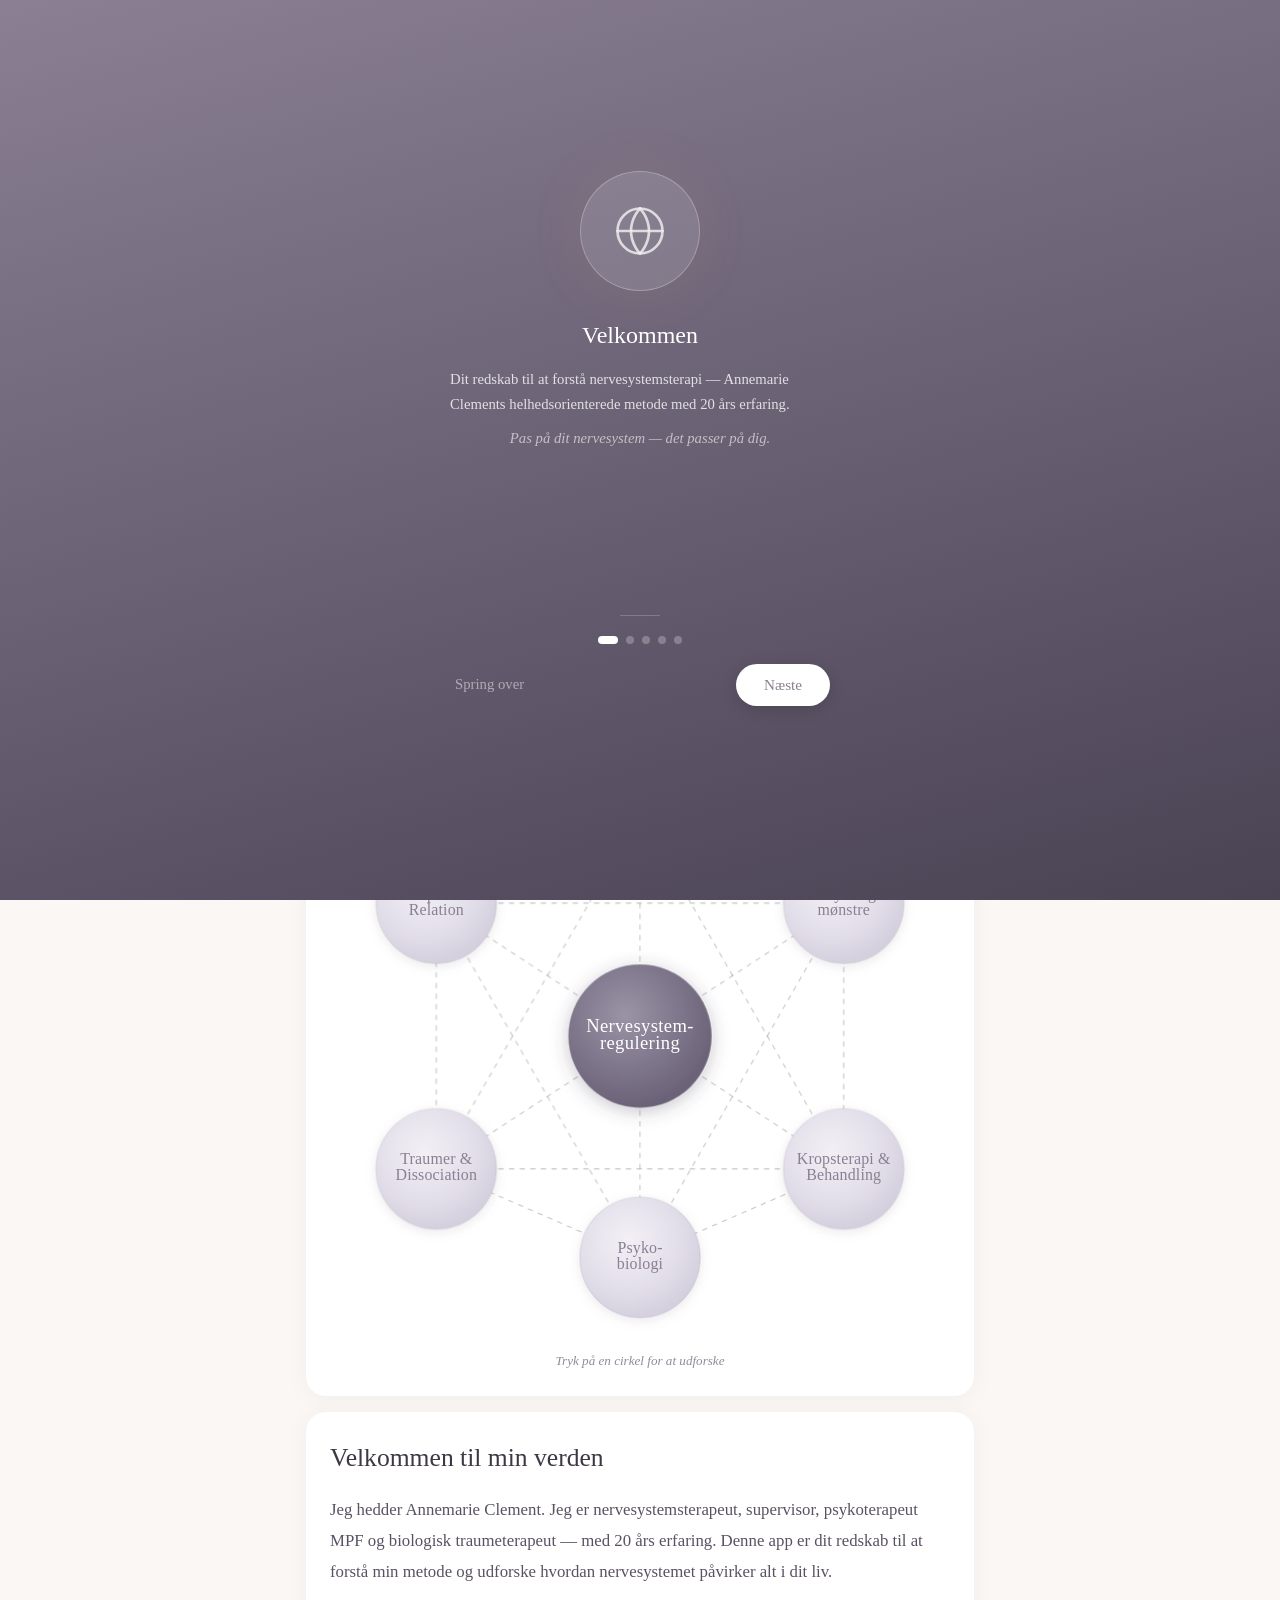
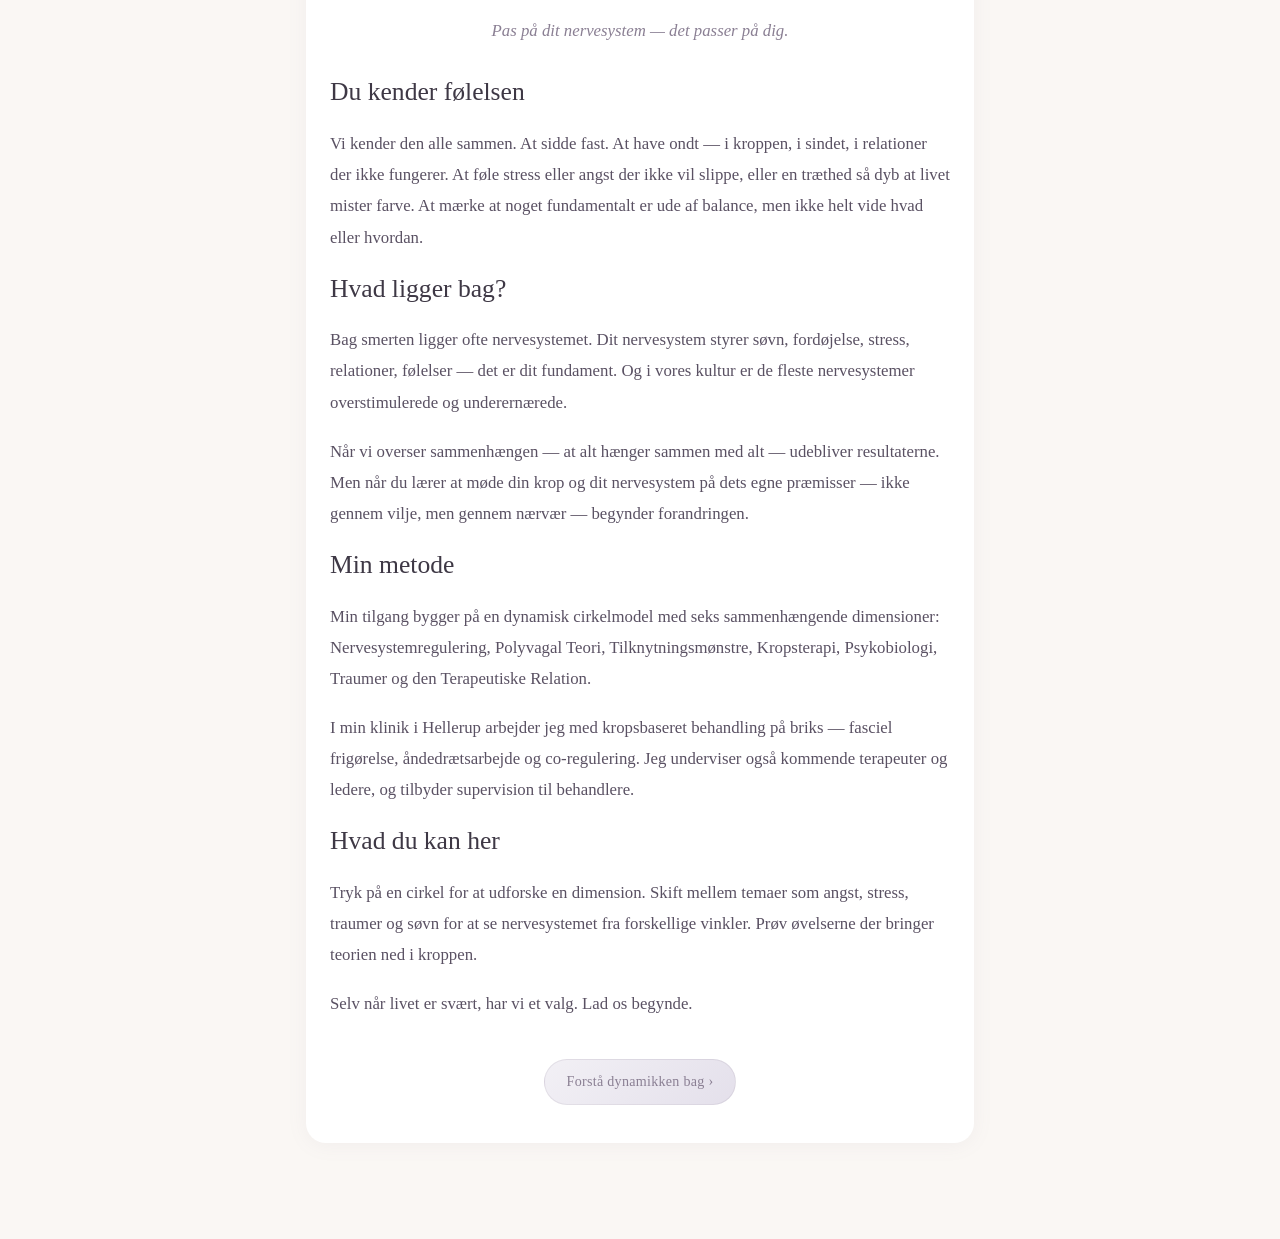
==== commit e2ad7b1c: "Skift hero-billede til IMG_2320.png (nyt lilla-tema billede) https://claude.ai/code/session_012gyiCJ" ====
--- a/index.html
+++ b/index.html
@@ -141,7 +141,7 @@
         <!-- ════ HERO SECTION ════ -->
         <header class="hero-section" id="hero-section">
             <div class="hero-inner">
-                <img src="hero.jpg" alt="Annemarie Clement" class="hero-photo">
+                <img src="IMG_2320.png" alt="Annemarie Clement" class="hero-photo">
                 <div class="hero-text">
                     <h1>Nervesystems-<br>terapi</h1>
                     <p class="subtitle">Forstå hvordan jeg arbejder med dit nervesystem</p>
--- a/styles.css
+++ b/styles.css
@@ -1435,7 +1435,7 @@
 .menu-newsletter {
     margin: 8px 24px 16px;
     padding: 18px;
-    background: linear-gradient(135deg, #f7faf8, #eef4f0);
+    background: linear-gradient(135deg, #F2F0F5, #EDEAF1);
     border-radius: 14px;
     text-align: center;
 }
@@ -1658,7 +1658,7 @@
 .gave-closing {
     margin-top: 32px;
     padding: 24px;
-    background: linear-gradient(135deg, #f7faf8, #eef4f0);
+    background: linear-gradient(135deg, #F2F0F5, #EDEAF1);
     border-radius: 14px;
     text-align: center;
 }
@@ -2367,7 +2367,7 @@
     text-decoration: none;
     letter-spacing: 0.02em;
     padding: 10px 22px;
-    background: linear-gradient(135deg, #f0f5f1, #e4ede8);
+    background: linear-gradient(135deg, #F2F0F5, #E4E0EB);
     border: 1px solid rgba(138, 127, 147, 0.15);
     border-radius: 24px;
     transition: all 0.2s ease;
@@ -2375,7 +2375,7 @@
 
 .dynamics-link:hover,
 .dynamics-link:active {
-    background: linear-gradient(135deg, #e4ede8, #d5e1da);
+    background: linear-gradient(135deg, #E4E0EB, #D5D0DE);
     color: var(--primary-dark);
 }
 
@@ -2584,7 +2584,7 @@
 
 .tema-card.tema-card-active {
     border-color: var(--primary);
-    background: linear-gradient(135deg, #f7faf8, #eef4f0);
+    background: linear-gradient(135deg, #F2F0F5, #EDEAF1);
 }
 
 .tema-card.tema-card-active::before {
@@ -2641,7 +2641,7 @@
 
 .edu-card.edu-card-active {
     border-left-color: var(--accent);
-    background: linear-gradient(135deg, #f7faf8, #eef4f0);
+    background: linear-gradient(135deg, #F2F0F5, #EDEAF1);
 }
 
 .edu-card-icon {
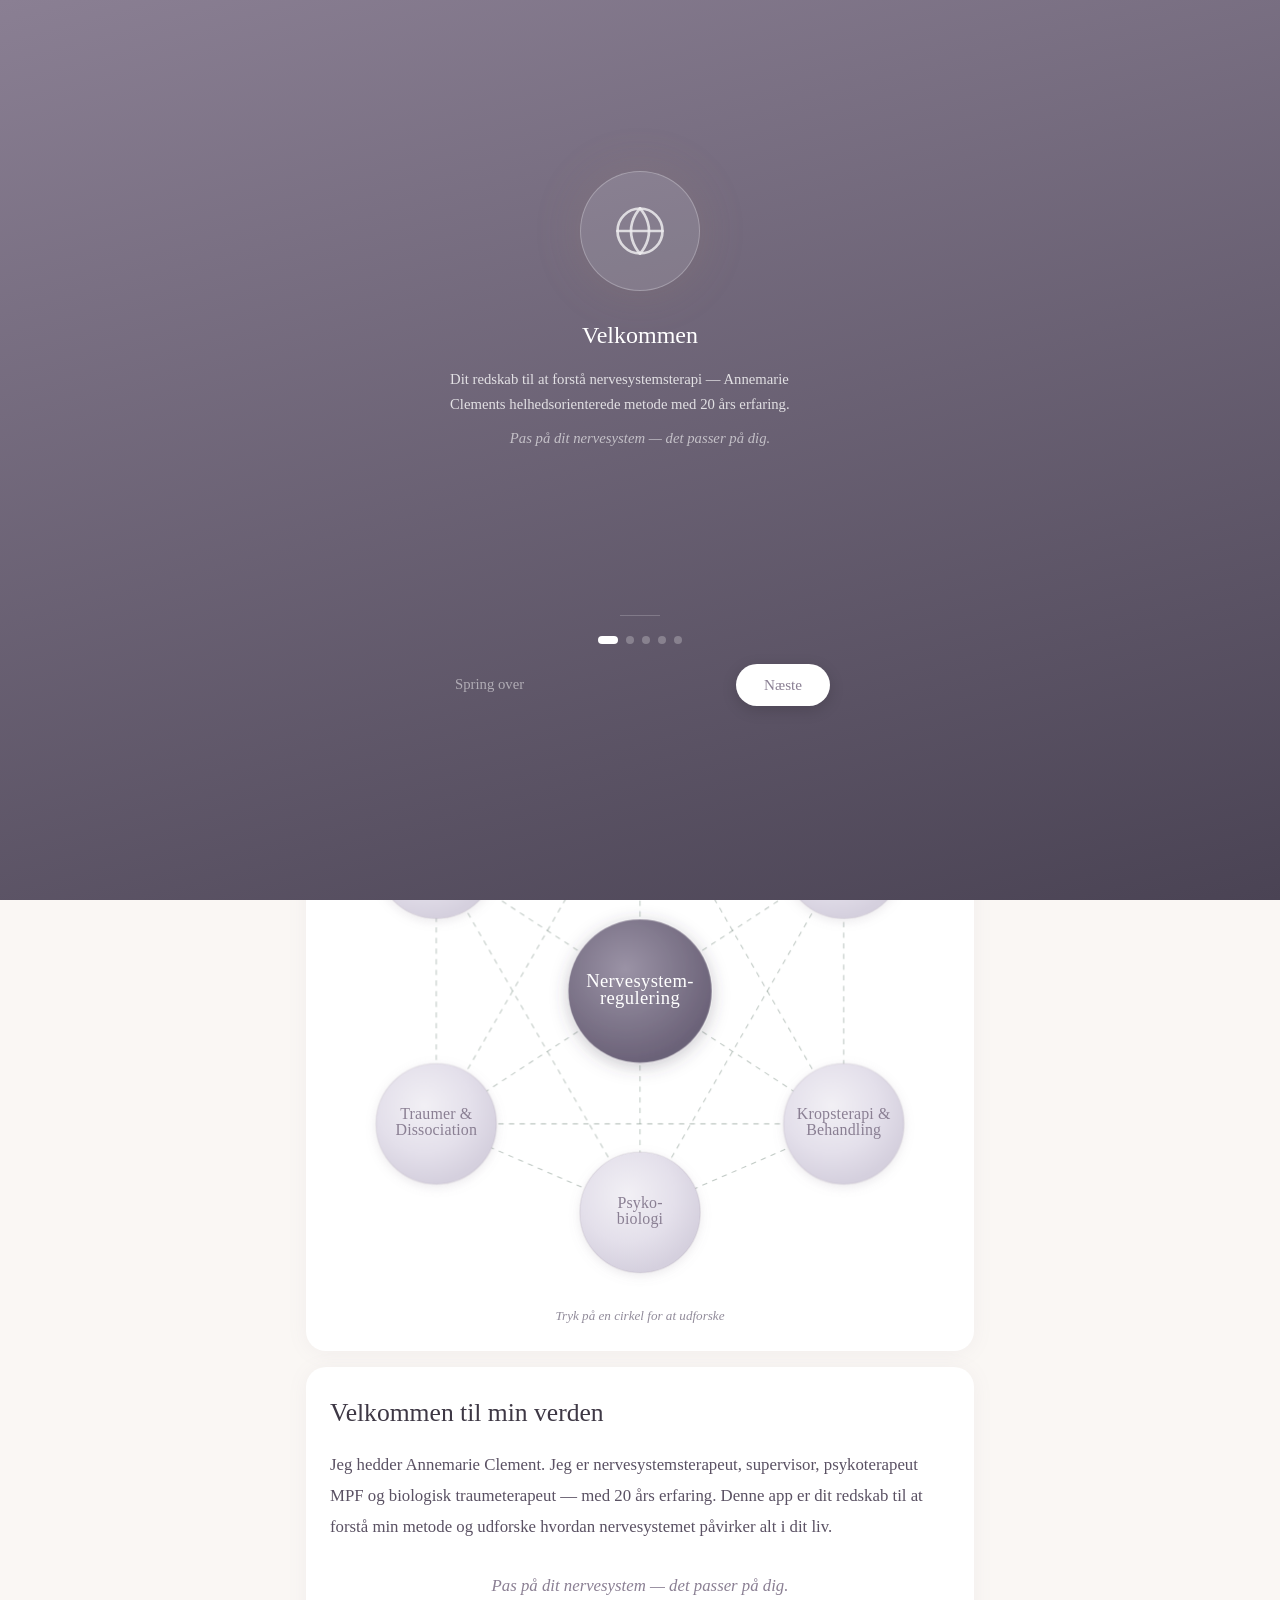
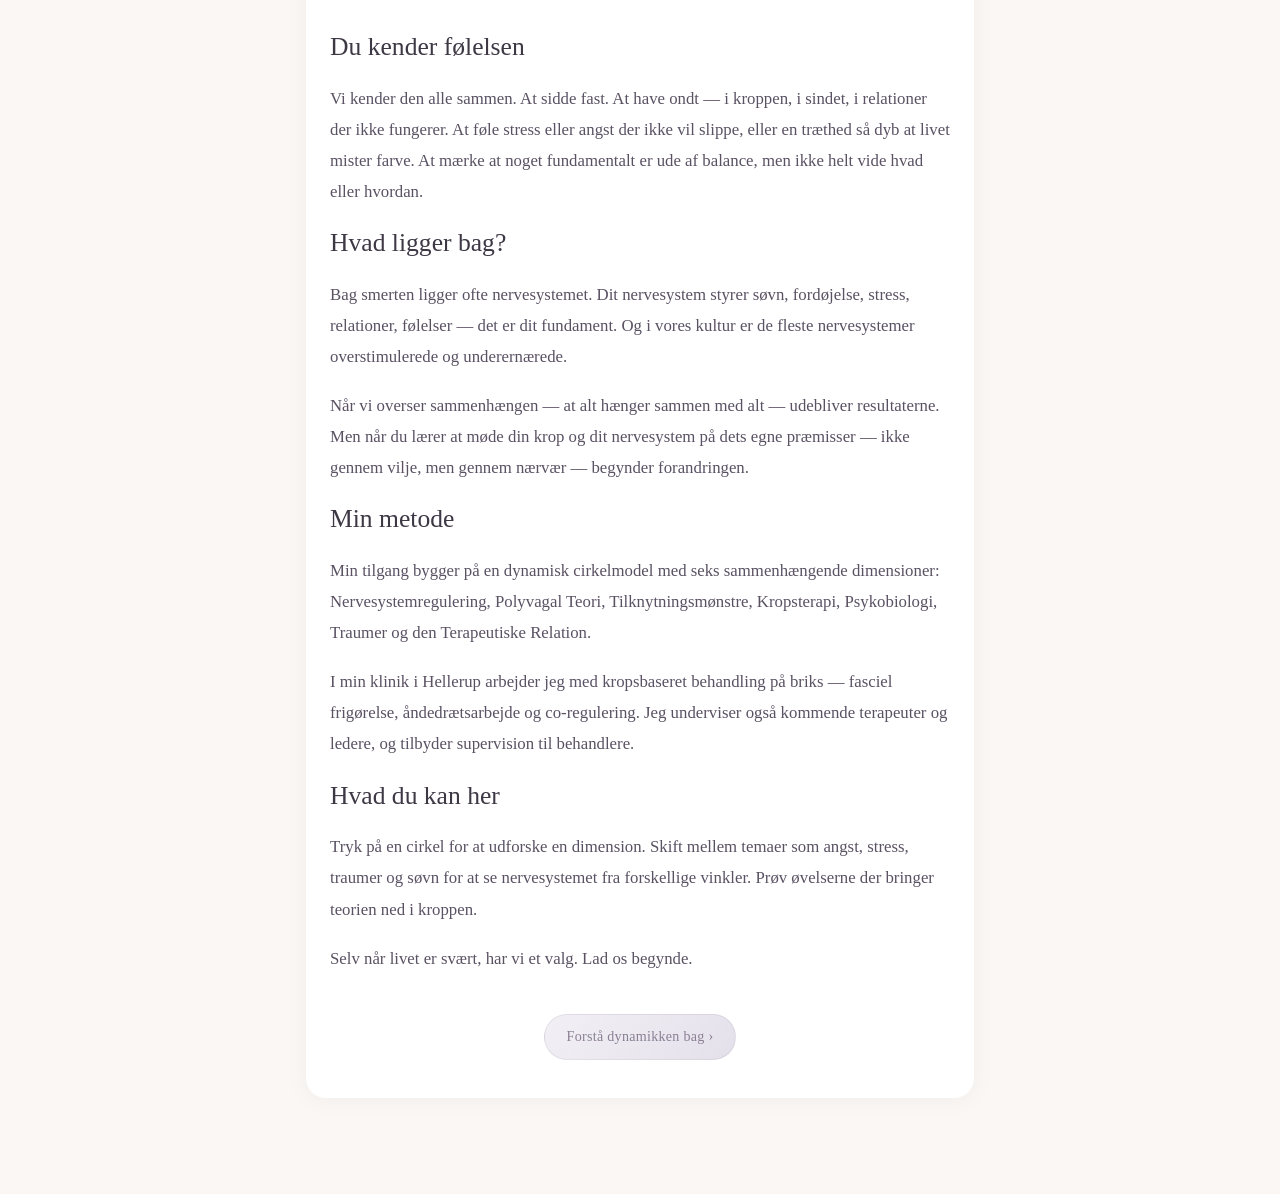
==== commit 698bdda5: "Præcis beskæring af sort ramme på hero-billede med wrap-container Sort ramme er uens: top 28px, bund" ====
--- a/index.html
+++ b/index.html
@@ -141,7 +141,9 @@
         <!-- ════ HERO SECTION ════ -->
         <header class="hero-section" id="hero-section">
             <div class="hero-inner">
-                <img src="IMG_2320.png" alt="Annemarie Clement" class="hero-photo">
+                <div class="hero-photo-wrap">
+                    <img src="IMG_2320.png" alt="Annemarie Clement" class="hero-photo">
+                </div>
                 <div class="hero-text">
                     <h1>Nervesystems-<br>terapi</h1>
                     <p class="subtitle">Forstå hvordan jeg arbejder med dit nervesystem</p>
--- a/styles.css
+++ b/styles.css
@@ -65,14 +65,21 @@
     display: flex;
     flex-direction: column;
     gap: 20px;
-}
-
+    overflow: hidden;
+}
+
+.hero-photo-wrap {
+    border-radius: var(--radius);
+    border: 3px solid var(--primary-light);
+    box-shadow: 0 4px 30px rgba(0,0,0,0.15);
+    overflow: hidden;
+    line-height: 0;
+}
 .hero-photo {
-    width: 100%;
-    border-radius: var(--radius);
+    width: calc(100% + 8%);
+    margin: -4.5% -4% -7% -4%;
+    display: block;
     object-fit: cover;
-    border: 3px solid rgba(255,255,255,0.15);
-    box-shadow: 0 4px 30px rgba(0,0,0,0.15);
 }
 
 .hero-text {
@@ -2706,7 +2713,8 @@
     }
 
     .hero-photo {
-        width: 100%;
+        width: calc(100% + 8%);
+        margin: -4.5% -4% -7% -4%;
     }
 
     .hero-text h1 {
